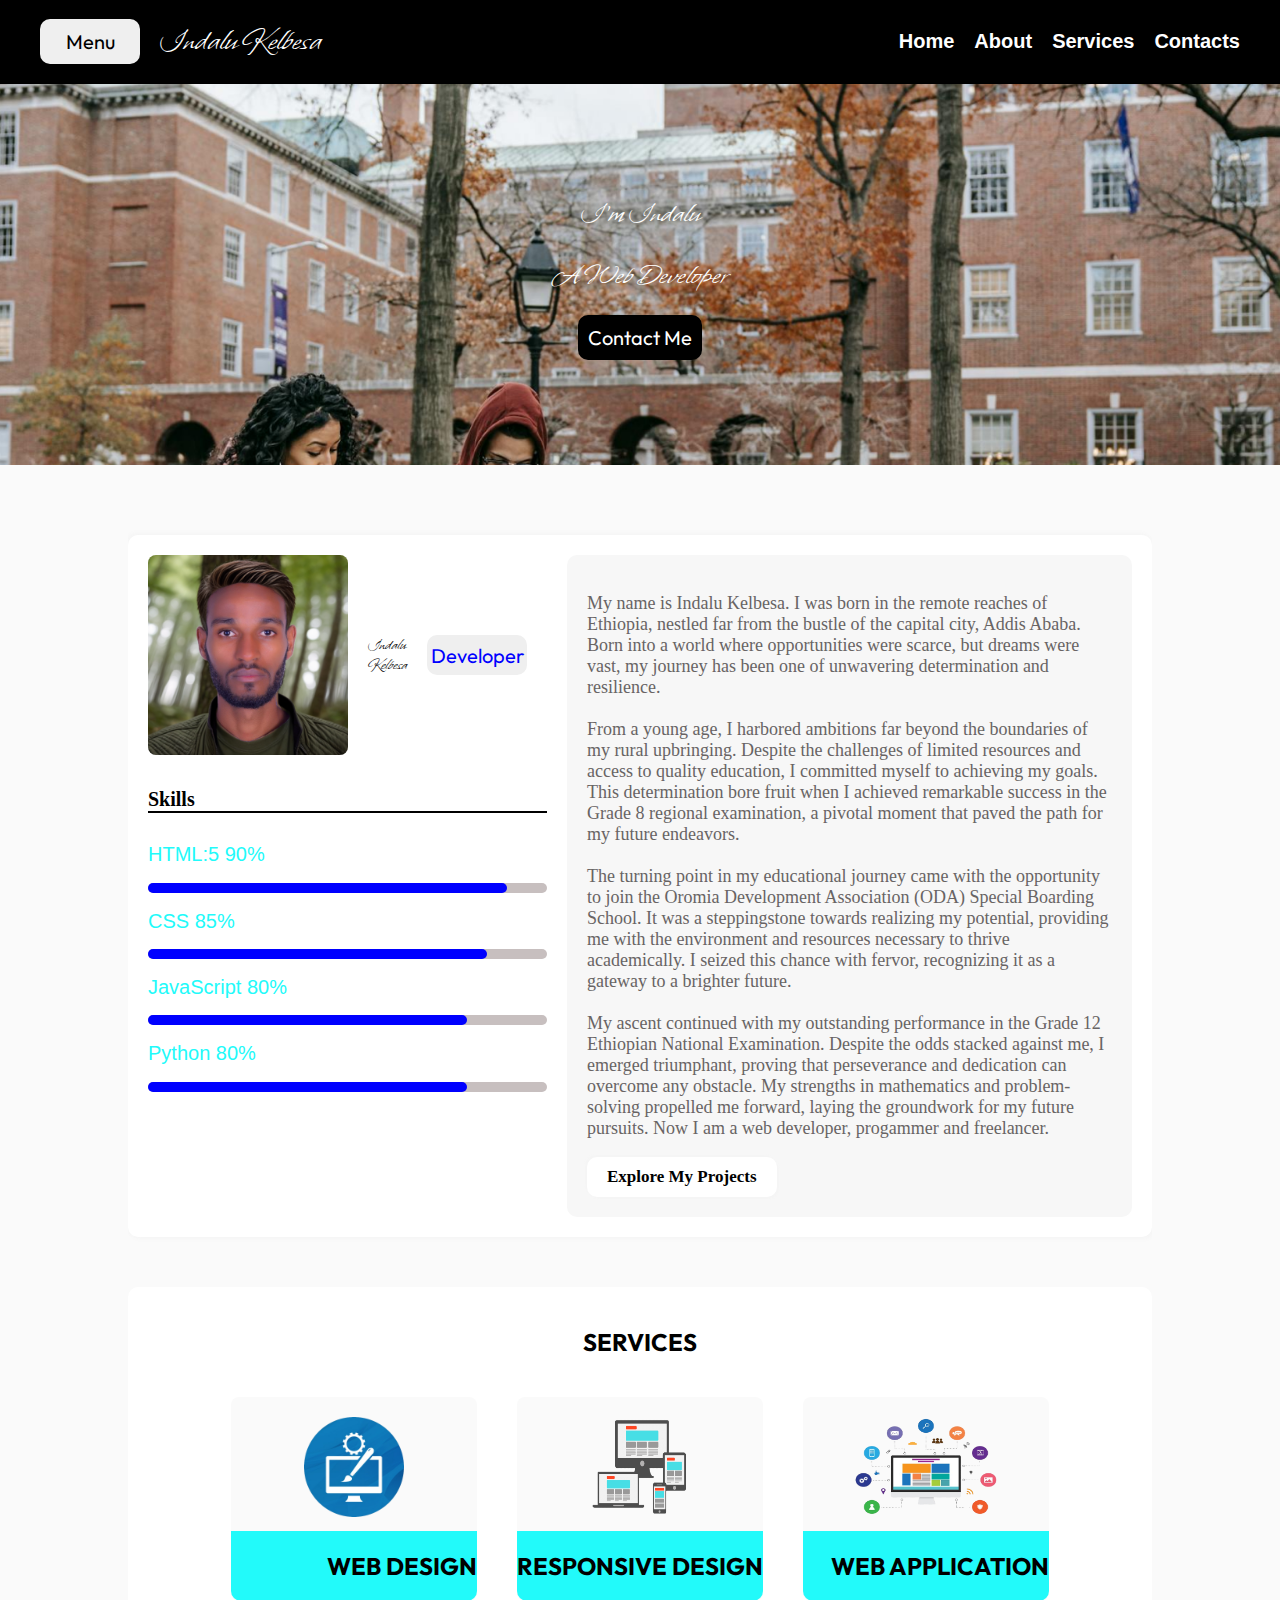
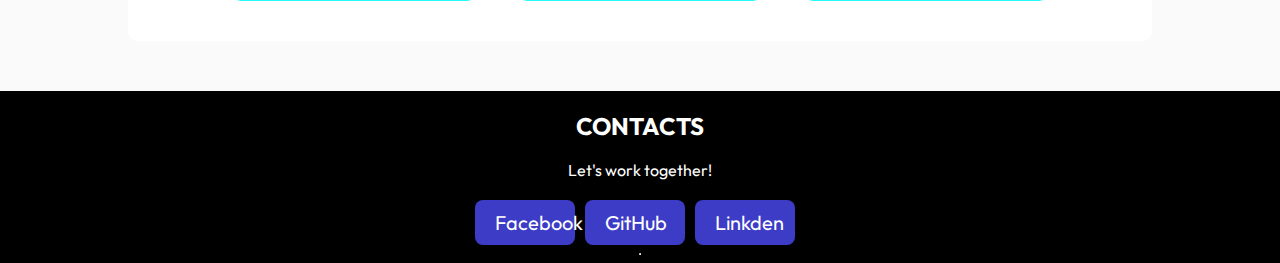
==== index.html @ 37ea0e48 "Font family updated" ====
<!DOCTYPE html>
<html lang="en">
  <head>
    <meta charset="UTF-8" />
    <meta name="viewport" content="width=device-width, initial-scale=1.0" />
    <title>Indalu Portifolio</title>
    <link
      rel="stylesheet"
      href="https://cdnjs.cloudflare.com/ajax/libs/font-awesome/4.7.0/css/font-awesome.min.css"
    />
    <link rel="shortcut icon" href="web-removed.png" type="image/x-icon" />
    <link rel="preconnect" href="https://fonts.googleapis.com" />
    <link rel="preconnect" href="https://fonts.gstatic.com" crossorigin />
    <link
      href="https://fonts.googleapis.com/css2?family=Courgette&display=swap"
      rel="stylesheet"
    />
    <link rel="preconnect" href="https://fonts.googleapis.com" />
    <link rel="preconnect" href="https://fonts.gstatic.com" crossorigin />
    <link
      href="https://fonts.googleapis.com/css2?family=Whisper&display=swap"
      rel="stylesheet"
    />
    <link rel="preconnect" href="https://fonts.googleapis.com" />
    <link rel="preconnect" href="https://fonts.gstatic.com" crossorigin />
    <link
      href="https://fonts.googleapis.com/css2?family=Outfit:wght@100..900&display=swap"
      rel="stylesheet"
    />
    <style>
      * {
        box-sizing: border-box;
        font-family: "Outfit", sans-serif;
      }
      body {
        background-color: #fafafa;
        margin: 0;
        padding: 0;
        overscroll-behavior: none;
      }
      .whisper-regular {
        font-family: "Whisper", cursive;
        font-weight: 400;
        font-style: normal;
      }

      .container {
        background-color: white;
        width: 40%;
        margin: 30px auto;
        padding: 20px;
        border-radius: 10px;
        box-shadow: 2px 2px 4px hsl(0, 0%, 96%), -2px -2px 4px #f5f5f5;
      }
      .about img {
        border-radius: 8px;
      }
      .about {
        display: flex;
        align-items: center;
        margin-bottom: 20px;
      }
      #btn {
        height: 40px;
        width: 100px;
        text-align: center;
        padding: 20px;
        margin-left: 20px;
        margin-right: 20px;
        color: blue;
        border-radius: 10px;
        cursor: pointer;
        border: none;
        font-size: 20px;
        display: flex;
        justify-content: center;
        align-items: center;
      }
      #btn:hover {
        background-color: white;
        color: black;
      }
      #btn-2 {
        font-family: "Times New Roman", Times, serif;
        padding: 10px 20px 10px 20px;
        border: none;
        border-radius: 10px;
        color: black;
        font-weight: bold;
        font-size: 17px;
        cursor: pointer;
        background-color: white;
        box-shadow: 2px 2px 2px #f5f5f5, -2px -2px 2px #f5f5f5;
      }
      #btn-2:hover {
        box-shadow: 2px 2px 3px #f5f5f5, -2px -2px 3px #f5f5f5;
        color: rgb(24, 3, 3);
        background-color: red;
      }
      .container p {
        color: rgb(104, 100, 100);
        font-size: large;
        font-family: Georgia, "Times New Roman", Times, serif;
      }

      span {
        display: block;
        font-size: 16px;
        color: black;
        font-family: Arial, Helvetica, sans-serif;
        margin-left: 20px;
        cursor: pointer;
      }
      .all-container {
        display: flex;
        width: 80%;
        margin: 40px auto;
        flex-wrap: wrap;
        overflow-x: hidden;
      }
      @media (max-width: 678px) {
        .all-container {
          width: 100%;
          display: flex;
          flex-direction: row;
          margin-top: 40px;
        }
        .about {
          display: flex;
          align-items: center;
        }
        .container {
          width: 100%;
          padding: 10px;
          margin-top: 40px;
          display: flex;
          flex-direction: column;
        }
        .skill-section {
          margin-bottom: 20px;
        }
        .main-services {
          flex-direction: column;
          justify-content: center;
        }
        #design {
          width: 100%;
        }
        .links {
          display: flex;
          flex-direction: column;
          align-self: flex-start;
          display: none;
        }
        nav {
          display: flex;
          flex-direction: column;
        }
        .hero {
          margin-top: 500px;
        }
        .about {
          display: flex;
          flex-direction: column;
        }
        #menu {
          margin-left: 0px;
          display: block;
        }
        .menu-bar {
          justify-content: flex-start;
          align-items: center;
        }
      }
      nav {
        background-color: black;
        width: 100%;
        color: white;
        display: flex;
        position: fixed;
        top: 0;
        list-style: none;
        justify-content: space-between;
        align-items: center;
        padding: 0px 20px 0px 20px;
      }
      .links {
        display: flex;
        padding: 0px 10px 0px 10px;
      }
      .links li {
        padding: 10px;
      }
      .links li a {
        font-size: 20px;
        color: white;
        font-weight: bold;
        font-family: Arial, Helvetica, sans-serif;
        text-decoration: none;
        cursor: pointer;
        transition: all 0.5s;
      }
      .links li a:hover {
        border-bottom: 2px solid white;
        padding: 8px;
        border-radius: 6px;
        background-color: red;
      }
      .hero {
        width: 100%;
        min-height: 400px;
        background-image: url("./hero.png");
        filter: blur(opx);
        background-repeat: no-repeat;
        background-size: cover;
        background-position: center;
        background-origin: border-box;
        backface-visibility: visible;
        background-attachment: fixed;
        z-index: 9;
        margin-top: 65px;
        display: flex;
        flex-direction: column;
        justify-content: center;
        align-items: center;
      }
      .hero h2,
      small {
        font-size: 30px;
        color: white;
      }
      #contact-btn {
        font-size: 20px;
        padding: 10px;
        background-color: black;
        border: none;
        border-radius: 10px;
        color: white;
        cursor: pointer;
      }
      .contact-button {
        margin-top: 20px;
      }
      .container {
        width: 100%;
        display: flex;
      }
      .about-content {
        background-color: #f7f7f7;
        margin-left: 20px;
        padding: 20px;
        border-radius: 10px;
      }
      .skill {
        display: flex;
        flex-direction: column;
      }
      .html-skill {
        width: 100%;
        height: 10px;
        background-color: #c7bfbf;
        border-radius: 20px;
        padding: 0;
      }
      .skill-percentage {
        width: 90%;
        height: 100%;
        margin-left: 0;
        border-radius: 20px;
        animation-name: html;
        animation-duration: 1s;
        background-color: blue;
      }
      .css-percentage {
        width: 85%;
        height: 100%;
        margin-left: 0;
        border-radius: 20px;
        animation-name: css;
        animation-duration: 1s;
        background-color: blue;
      }
      .java-percentage {
        width: 80%;
        height: 100%;
        margin-left: 0;
        border-radius: 20px;
        animation-name: java;
        animation-duration: 1s;
        background-color: blue;
      }
      .python-percentage {
        width: 80%;
        height: 100%;
        margin-left: 0;
        border-radius: 20px;
        animation-name: python;
        animation-duration: 1s;
        background-color: blue;
      }
      @keyframes html {
        0% {
          width: 0%;
        }
        100% {
          width: 90%;
        }
      }
      @keyframes css {
        0% {
          width: 0%;
        }
        100% {
          width: 85%;
        }
      }
      @keyframes java {
        0% {
          width: 0%;
        }
        100% {
          width: 80%;
        }
      }
      @keyframes python {
        0% {
          width: 0%;
        }
        100% {
          width: 80%;
        }
      }
      .skill h2 {
        font-size: 20px;
        font-family: Arial, Helvetica, sans-serif;
        color: #22fafa;
      }
      .skill h1 {
        font-size: 20px;
        font-family: Cambria, Cochin, Georgia, Times, "Times New Roman", serif;
        border-bottom: 2px solid black;
      }
      .services {
        display: flex;
        flex-direction: column;
        width: 100%;
        margin: 20px auto 10px auto;
        background-color: white;
        padding: 20px;
        border-radius: 10px;
        align-items: center;
      }
      .main-services {
        display: flex;
        justify-content: center;
        align-items: center;
        width: 100%;
      }
      .design {
        display: flex;
        flex-direction: column;
        justify-content: center;
        align-items: center;
        width: 25%;
        background-color: #fafafa;
        margin: 20px;
        border-radius: 8px;
        padding: 20px 0px 0px 0px;
        transition: all 0.6s;
      }
      .design h2 {
        justify-self: flex-end;
      }
      .app {
        background-color: #22fafa;
        width: 100%;
        margin: 10px 0px 0px 0px;
        border-bottom-left-radius: 10px;
        border-bottom-right-radius: 10px;
        text-align: center;
      }
      .design img {
        align-self: center;
        justify-self: center;
      }
      .courgette-regular {
        font-family: "Courgette", cursive;
        font-weight: 400;
        font-style: normal;
      }
      .menu-bar {
        display: flex;
        justify-content: center;
        align-items: center;
      }
      #menu {
        padding: 10px;
        margin: auto 20px auto 20px;
        width: 100px;
        border: none;
        border-radius: 10px;
        font-size: 20px;
        cursor: pointer;
        transition: all 1s;
      }
      .show {
        display: none;
      }
      #menu:hover {
        background-color: rgb(173, 12, 12);
      }
      .about img {
        transition: all 0.8s;
      }
      .about img:hover {
        transform: scale(1.2);
      }
      .design:hover {
        transform: scale(1.05);
      }
      footer {
        display: flex;
        flex-direction: column;
        width: 100%;
        background-color: black;
        color: white;
        justify-content: center;
        align-items: center;
      }
      footer .contact-section {
        display: flex;
        list-style: none;
      }
      footer .contact-section li a {
        text-decoration: none;
        color: white;
        margin: 0px 10px 0px 0px;
        font-size: 20px;
        background-color: rgb(60, 60, 198);
        display: block;
        width: 100px;
        text-align: center;
        padding: 10px 20px 10px 20px;
        border: none;
        border-radius: 8px;
        transition: all 0.5s;
      }
      .contact-section a:hover {
        background-color: rgb(132, 132, 227);
      }
    </style>
  </head>
  <body>
    <nav id="home">
      <div class="menu-bar">
        <div><button type="button" id="menu">Menu</button></div>
        <h1 class="whisper-regular">Indalu Kelbesa</h1>
      </div>

      <div class="links" id="link">
        <li class="menus"><a href="#home">Home</a></li>
        <li class="menus"><a href="#about-section">About</a></li>
        <li class="menus"><a href="#services">Services</a></li>
        <li class="menus"><a href="#contact">Contacts</a></li>
      </div>
    </nav>
    <div class="hero">
      <h2 class="whisper-regular">I'm Indalu</h2>
      <small class="whisper-regular">A Web Developer</small>
      <div class="contact-button">
        <button id="contact-btn">Contact Me</button>
      </div>
    </div>
    <div class="all-container">
      <div class="container" id="about-section">
        <div class="skill-section">
          <div class="about">
            <img src="Indalu.png" alt="" width="200px" height="200px" />
            <div class="author">
              <span><a class="whisper-regular">Indalu</a></span>
              <span><a class="whisper-regular">Kelbesa</a></span>
            </div>
            <button id="btn">Developer</button>
          </div>
          <div class="skill">
            <h1>Skills</h1>
            <div class="html">
              <h2 class="courgette-regular">HTML:5 90%</h2>
              <div class="html-skill">
                <span class="skill-percentage"></span>
              </div>
            </div>
            <div class="css">
              <h2 class="courgette-regular">CSS 85%</h2>
              <div class="html-skill">
                <span class="css-percentage"></span>
              </div>
            </div>
            <div class="java">
              <h2 class="courgette-regular">JavaScript 80%</h2>
              <div class="html-skill">
                <span class="java-percentage"></span>
              </div>
            </div>
            <div class="python">
              <h2 class="courgette-regular">Python 80%</h2>
              <div class="html-skill">
                <span class="python-percentage"></span>
              </div>
            </div>
          </div>
        </div>

        <div class="about-content">
          <p>
            My name is Indalu Kelbesa. I was born in the remote reaches of
            Ethiopia, nestled far from the bustle of the capital city, Addis
            Ababa. Born into a world where opportunities were scarce, but dreams
            were vast, my journey has been one of unwavering determination and
            resilience.<br /><br />From a young age, I harbored ambitions far
            beyond the boundaries of my rural upbringing. Despite the challenges
            of limited resources and access to quality education, I committed
            myself to achieving my goals. This determination bore fruit when I
            achieved remarkable success in the Grade 8 regional examination, a
            pivotal moment that paved the path for my future endeavors.<br /><br />
            The turning point in my educational journey came with the
            opportunity to join the Oromia Development Association (ODA) Special
            Boarding School. It was a steppingstone towards realizing my
            potential, providing me with the environment and resources necessary
            to thrive academically. I seized this chance with fervor,
            recognizing it as a gateway to a brighter future.<br /><br />
            My ascent continued with my outstanding performance in the Grade 12
            Ethiopian National Examination. Despite the odds stacked against me,
            I emerged triumphant, proving that perseverance and dedication can
            overcome any obstacle. My strengths in mathematics and
            problem-solving propelled me forward, laying the groundwork for my
            future pursuits. Now I am a web developer, progammer and freelancer.
          </p>
          <button id="btn-2">Explore My Projects</button>
        </div>
      </div>
      <div class="services" id="services">
        <h2>SERVICES</h2>
        <div class="main-services">
          <div class="design" id="design">
            <div>
              <img src="web-removed.png" alt="" width="100px" height="100px" />
            </div>
            <div class="app">
              <h2>WEB DESIGN</h2>
            </div>

            <!--web-design services goes here-->
          </div>
          <div class="design" id="design">
            <div>
              <img
                src="responsive design.webp"
                alt=""
                width="100px"
                height="100px"
              />
            </div>
            <div class="app">
              <h2>RESPONSIVE DESIGN</h2>
            </div>

            <!--responsive-design services goes here-->
          </div>
          <div class="design" id="design">
            <div>
              <img
                src="web-app-removed.png"
                alt=""
                width="200px"
                height="100px"
              />
            </div>
            <div class="app">
              <h2>WEB APPLICATION</h2>
            </div>

            <!--web-application services goes here-->
          </div>
        </div>
      </div>
    </div>
    <footer id="contact">
      <h2>CONTACTS</h2>
      <small style="font-size: 16px; margin-bottom: 20px"
        >Let's work together!</small
      >
      <div class="contact-section">
        <li>
          <a href="https://www.facebook.com/profile.php?id=100090785490569"
            >Facebook</a
          >
        </li>
        <li><a href="https://github.com/Indalu616">GitHub</a></li>
        <li>
          <a href="https://www.linkedin.com/in/indalu-kelbesa-106956293/"
            >Linkden</a
          >
        </li>
      </div>
      <hr />
      <div class="copy"></div>
    </footer>
    <script src="react.js"></script>
  </body>
</html>
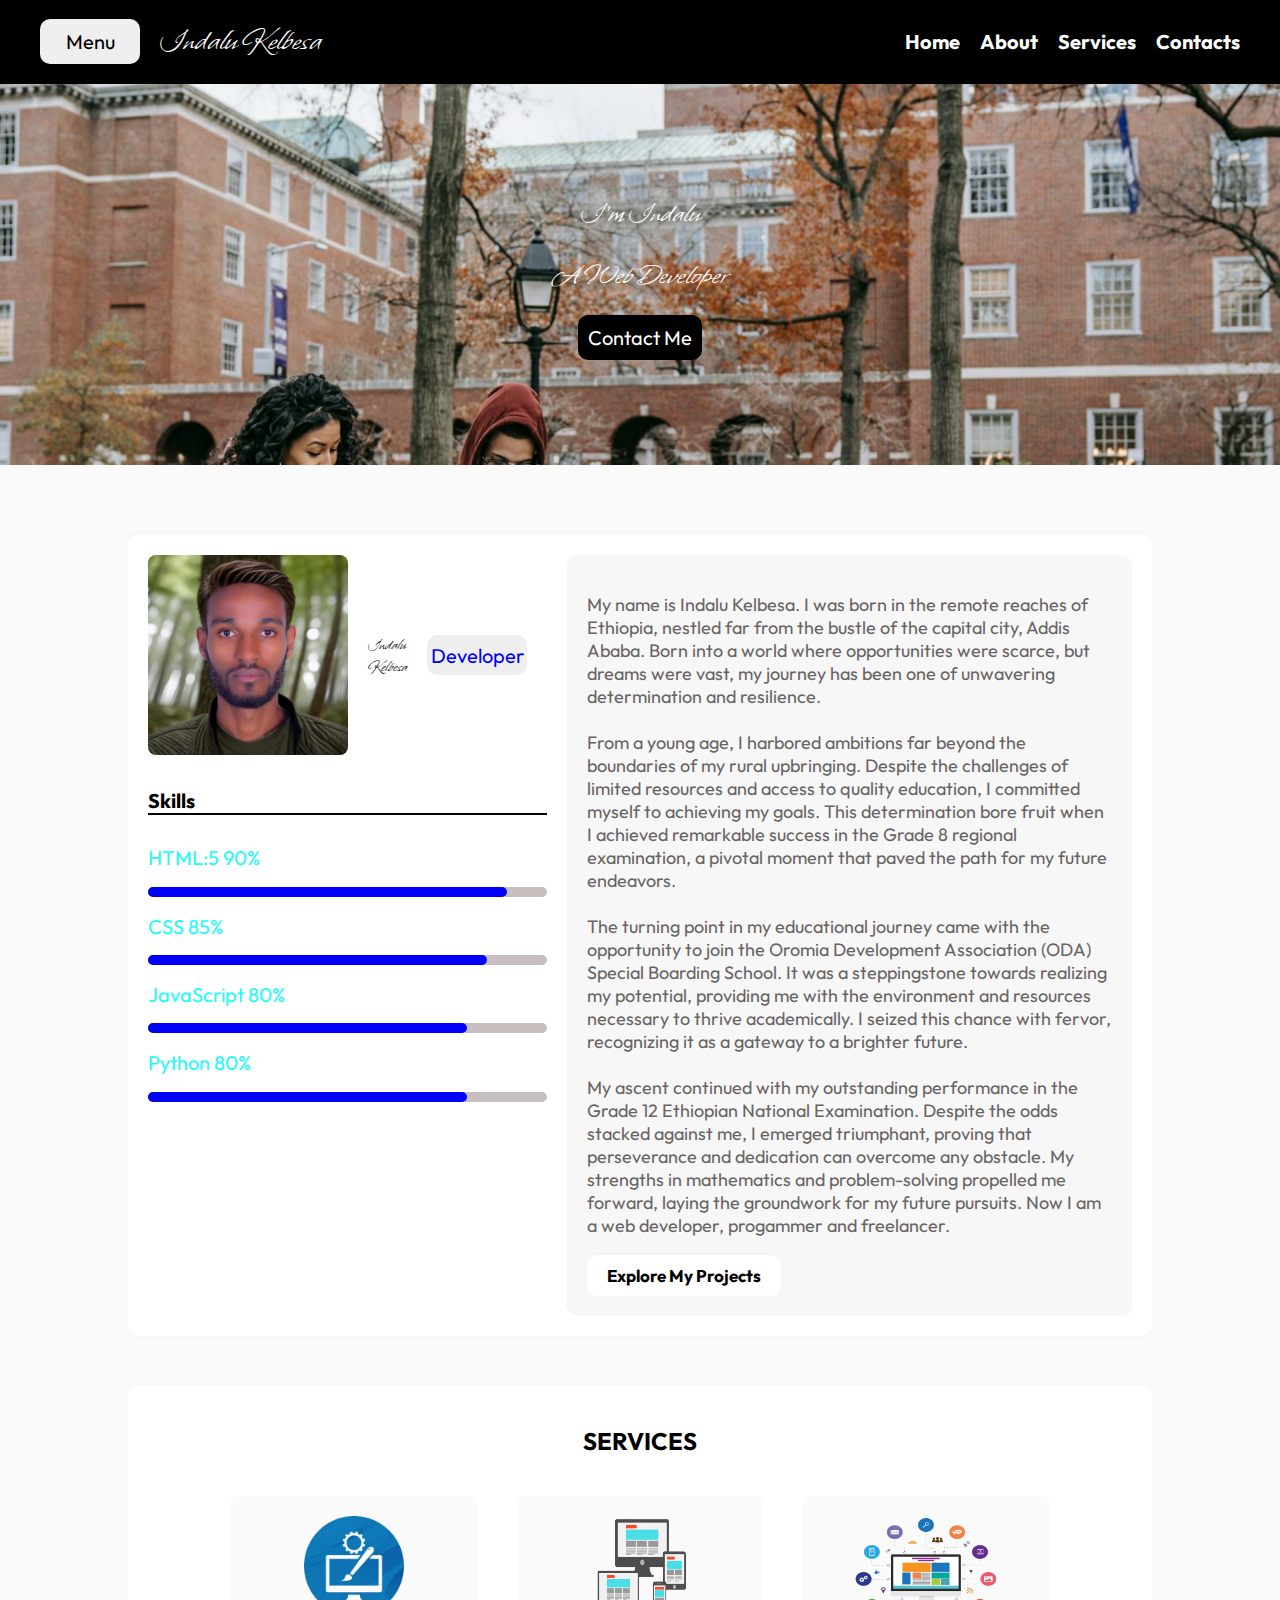
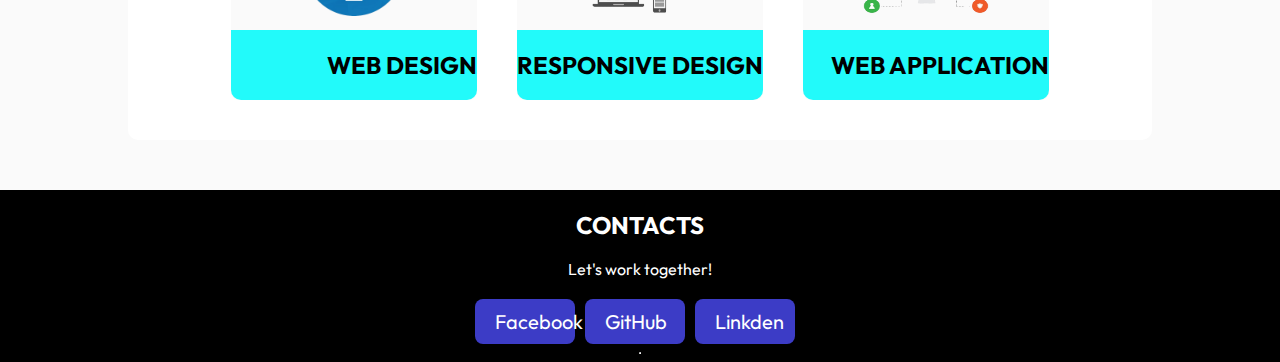
==== commit 2d495112: "font-family updated" ====
--- a/index.html
+++ b/index.html
@@ -81,7 +81,7 @@
         color: black;
       }
       #btn-2 {
-        font-family: "Times New Roman", Times, serif;
+       /*  font-family: "Times New Roman", Times, serif; */
         padding: 10px 20px 10px 20px;
         border: none;
         border-radius: 10px;
@@ -100,14 +100,14 @@
       .container p {
         color: rgb(104, 100, 100);
         font-size: large;
-        font-family: Georgia, "Times New Roman", Times, serif;
+       /*  font-family: Georgia, "Times New Roman", Times, serif; */
       }
 
       span {
         display: block;
         font-size: 16px;
         color: black;
-        font-family: Arial, Helvetica, sans-serif;
+        /* font-family: Arial, Helvetica, sans-serif; */
         margin-left: 20px;
         cursor: pointer;
       }
@@ -195,7 +195,7 @@
         font-size: 20px;
         color: white;
         font-weight: bold;
-        font-family: Arial, Helvetica, sans-serif;
+       /*  font-family: Arial, Helvetica, sans-serif; */
         text-decoration: none;
         cursor: pointer;
         transition: all 0.5s;
@@ -332,12 +332,12 @@
       }
       .skill h2 {
         font-size: 20px;
-        font-family: Arial, Helvetica, sans-serif;
+       /*  font-family: Arial, Helvetica, sans-serif; */
         color: #22fafa;
       }
       .skill h1 {
         font-size: 20px;
-        font-family: Cambria, Cochin, Georgia, Times, "Times New Roman", serif;
+        /* font-family: Cambria, Cochin, Georgia, Times, "Times New Roman", serif; */
         border-bottom: 2px solid black;
       }
       .services {
@@ -384,7 +384,7 @@
         justify-self: center;
       }
       .courgette-regular {
-        font-family: "Courgette", cursive;
+        /* font-family: "Courgette", cursive; */
         font-weight: 400;
         font-style: normal;
       }
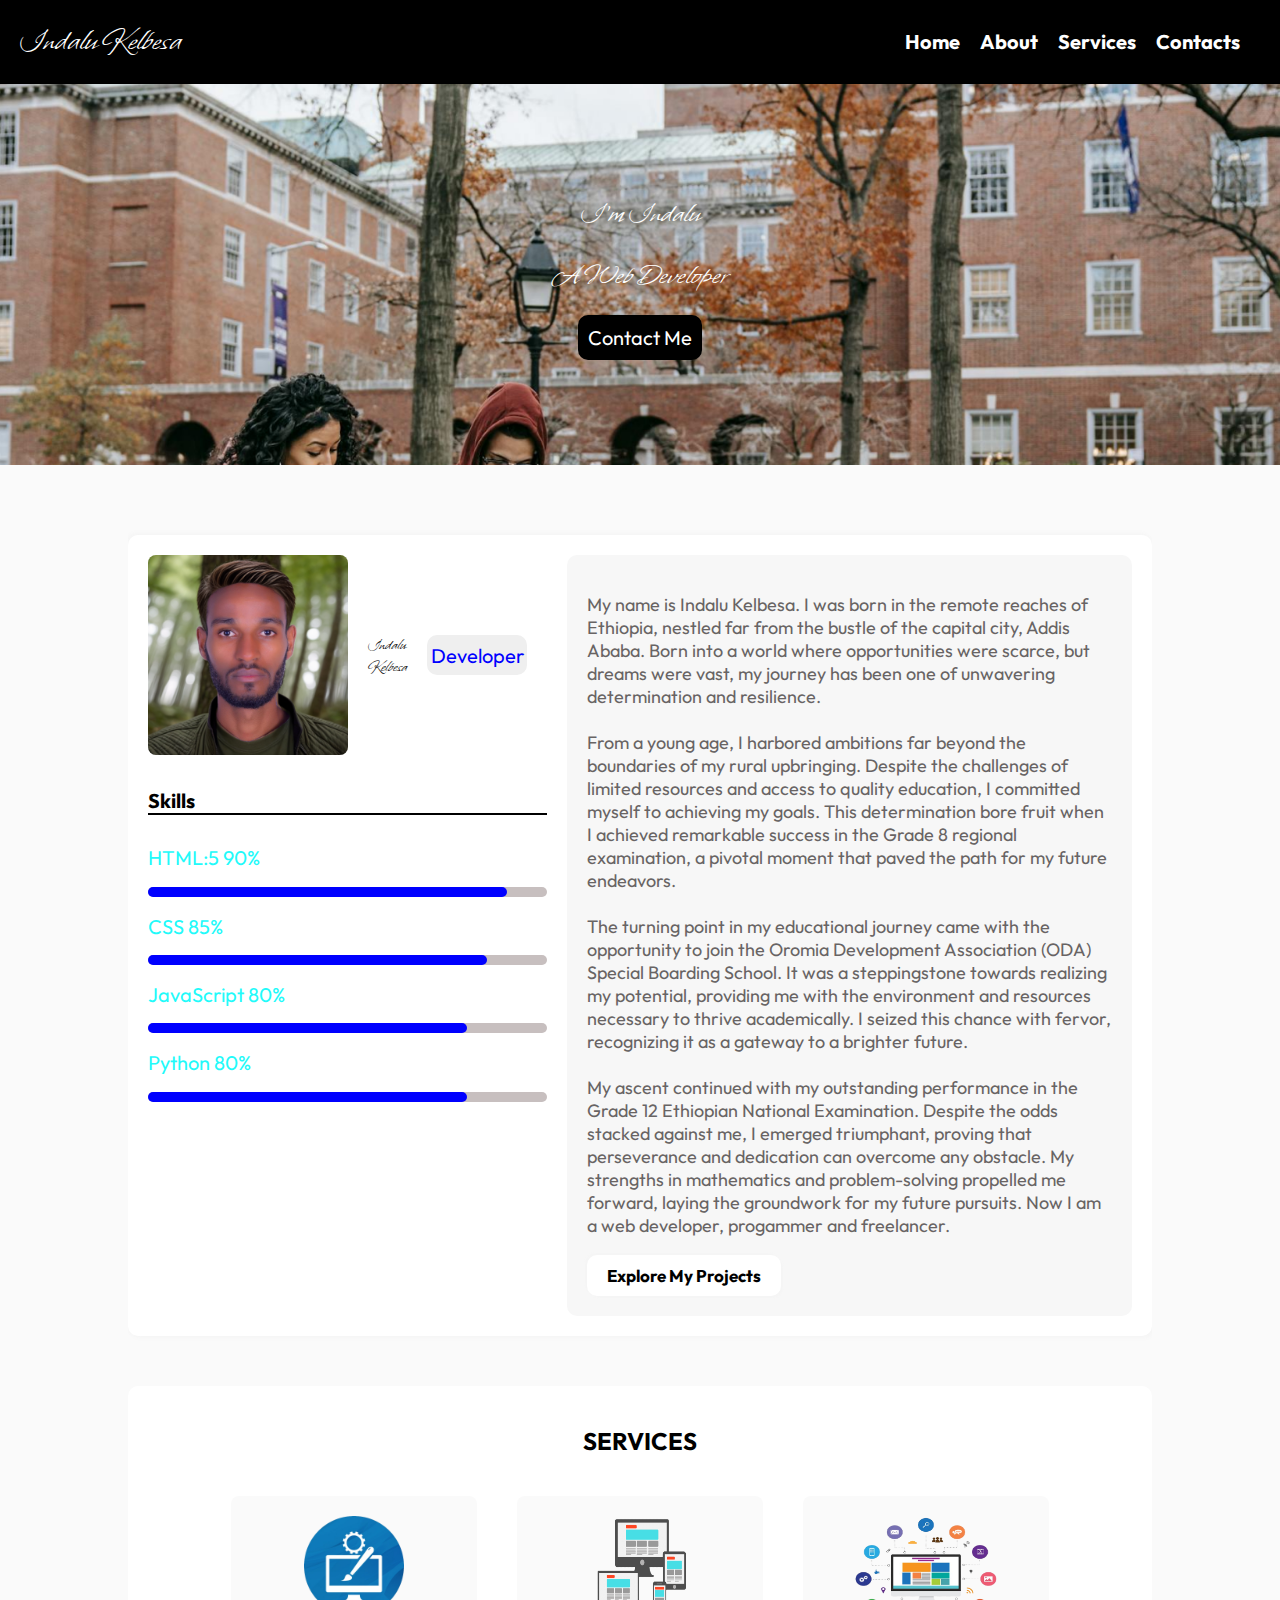
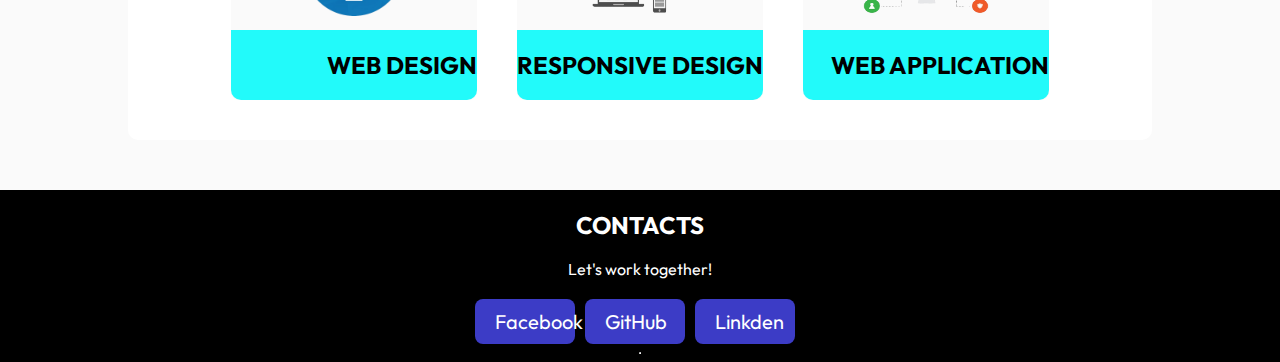
==== commit 9fefa910: "responsiveness for mobile added" ====
--- a/index.html
+++ b/index.html
@@ -4,6 +4,13 @@
     <meta charset="UTF-8" />
     <meta name="viewport" content="width=device-width, initial-scale=1.0" />
     <title>Indalu Portifolio</title>
+    <link
+      rel="stylesheet"
+      href="https://cdnjs.cloudflare.com/ajax/libs/font-awesome/6.5.2/css/all.min.css"
+      integrity="sha512-SnH5WK+bZxgPHs44uWIX+LLJAJ9/2PkPKZ5QiAj6Ta86w+fsb2TkcmfRyVX3pBnMFcV7oQPJkl9QevSCWr3W6A=="
+      crossorigin="anonymous"
+      referrerpolicy="no-referrer"
+    />
     <link
       rel="stylesheet"
       href="https://cdnjs.cloudflare.com/ajax/libs/font-awesome/4.7.0/css/font-awesome.min.css"
@@ -27,437 +34,17 @@
       href="https://fonts.googleapis.com/css2?family=Outfit:wght@100..900&display=swap"
       rel="stylesheet"
     />
-    <style>
-      * {
-        box-sizing: border-box;
-        font-family: "Outfit", sans-serif;
-      }
-      body {
-        background-color: #fafafa;
-        margin: 0;
-        padding: 0;
-        overscroll-behavior: none;
-      }
-      .whisper-regular {
-        font-family: "Whisper", cursive;
-        font-weight: 400;
-        font-style: normal;
-      }
-
-      .container {
-        background-color: white;
-        width: 40%;
-        margin: 30px auto;
-        padding: 20px;
-        border-radius: 10px;
-        box-shadow: 2px 2px 4px hsl(0, 0%, 96%), -2px -2px 4px #f5f5f5;
-      }
-      .about img {
-        border-radius: 8px;
-      }
-      .about {
-        display: flex;
-        align-items: center;
-        margin-bottom: 20px;
-      }
-      #btn {
-        height: 40px;
-        width: 100px;
-        text-align: center;
-        padding: 20px;
-        margin-left: 20px;
-        margin-right: 20px;
-        color: blue;
-        border-radius: 10px;
-        cursor: pointer;
-        border: none;
-        font-size: 20px;
-        display: flex;
-        justify-content: center;
-        align-items: center;
-      }
-      #btn:hover {
-        background-color: white;
-        color: black;
-      }
-      #btn-2 {
-       /*  font-family: "Times New Roman", Times, serif; */
-        padding: 10px 20px 10px 20px;
-        border: none;
-        border-radius: 10px;
-        color: black;
-        font-weight: bold;
-        font-size: 17px;
-        cursor: pointer;
-        background-color: white;
-        box-shadow: 2px 2px 2px #f5f5f5, -2px -2px 2px #f5f5f5;
-      }
-      #btn-2:hover {
-        box-shadow: 2px 2px 3px #f5f5f5, -2px -2px 3px #f5f5f5;
-        color: rgb(24, 3, 3);
-        background-color: red;
-      }
-      .container p {
-        color: rgb(104, 100, 100);
-        font-size: large;
-       /*  font-family: Georgia, "Times New Roman", Times, serif; */
-      }
-
-      span {
-        display: block;
-        font-size: 16px;
-        color: black;
-        /* font-family: Arial, Helvetica, sans-serif; */
-        margin-left: 20px;
-        cursor: pointer;
-      }
-      .all-container {
-        display: flex;
-        width: 80%;
-        margin: 40px auto;
-        flex-wrap: wrap;
-        overflow-x: hidden;
-      }
-      @media (max-width: 678px) {
-        .all-container {
-          width: 100%;
-          display: flex;
-          flex-direction: row;
-          margin-top: 40px;
-        }
-        .about {
-          display: flex;
-          align-items: center;
-        }
-        .container {
-          width: 100%;
-          padding: 10px;
-          margin-top: 40px;
-          display: flex;
-          flex-direction: column;
-        }
-        .skill-section {
-          margin-bottom: 20px;
-        }
-        .main-services {
-          flex-direction: column;
-          justify-content: center;
-        }
-        #design {
-          width: 100%;
-        }
-        .links {
-          display: flex;
-          flex-direction: column;
-          align-self: flex-start;
-          display: none;
-        }
-        nav {
-          display: flex;
-          flex-direction: column;
-        }
-        .hero {
-          margin-top: 500px;
-        }
-        .about {
-          display: flex;
-          flex-direction: column;
-        }
-        #menu {
-          margin-left: 0px;
-          display: block;
-        }
-        .menu-bar {
-          justify-content: flex-start;
-          align-items: center;
-        }
-      }
-      nav {
-        background-color: black;
-        width: 100%;
-        color: white;
-        display: flex;
-        position: fixed;
-        top: 0;
-        list-style: none;
-        justify-content: space-between;
-        align-items: center;
-        padding: 0px 20px 0px 20px;
-      }
-      .links {
-        display: flex;
-        padding: 0px 10px 0px 10px;
-      }
-      .links li {
-        padding: 10px;
-      }
-      .links li a {
-        font-size: 20px;
-        color: white;
-        font-weight: bold;
-       /*  font-family: Arial, Helvetica, sans-serif; */
-        text-decoration: none;
-        cursor: pointer;
-        transition: all 0.5s;
-      }
-      .links li a:hover {
-        border-bottom: 2px solid white;
-        padding: 8px;
-        border-radius: 6px;
-        background-color: red;
-      }
-      .hero {
-        width: 100%;
-        min-height: 400px;
-        background-image: url("./hero.png");
-        filter: blur(opx);
-        background-repeat: no-repeat;
-        background-size: cover;
-        background-position: center;
-        background-origin: border-box;
-        backface-visibility: visible;
-        background-attachment: fixed;
-        z-index: 9;
-        margin-top: 65px;
-        display: flex;
-        flex-direction: column;
-        justify-content: center;
-        align-items: center;
-      }
-      .hero h2,
-      small {
-        font-size: 30px;
-        color: white;
-      }
-      #contact-btn {
-        font-size: 20px;
-        padding: 10px;
-        background-color: black;
-        border: none;
-        border-radius: 10px;
-        color: white;
-        cursor: pointer;
-      }
-      .contact-button {
-        margin-top: 20px;
-      }
-      .container {
-        width: 100%;
-        display: flex;
-      }
-      .about-content {
-        background-color: #f7f7f7;
-        margin-left: 20px;
-        padding: 20px;
-        border-radius: 10px;
-      }
-      .skill {
-        display: flex;
-        flex-direction: column;
-      }
-      .html-skill {
-        width: 100%;
-        height: 10px;
-        background-color: #c7bfbf;
-        border-radius: 20px;
-        padding: 0;
-      }
-      .skill-percentage {
-        width: 90%;
-        height: 100%;
-        margin-left: 0;
-        border-radius: 20px;
-        animation-name: html;
-        animation-duration: 1s;
-        background-color: blue;
-      }
-      .css-percentage {
-        width: 85%;
-        height: 100%;
-        margin-left: 0;
-        border-radius: 20px;
-        animation-name: css;
-        animation-duration: 1s;
-        background-color: blue;
-      }
-      .java-percentage {
-        width: 80%;
-        height: 100%;
-        margin-left: 0;
-        border-radius: 20px;
-        animation-name: java;
-        animation-duration: 1s;
-        background-color: blue;
-      }
-      .python-percentage {
-        width: 80%;
-        height: 100%;
-        margin-left: 0;
-        border-radius: 20px;
-        animation-name: python;
-        animation-duration: 1s;
-        background-color: blue;
-      }
-      @keyframes html {
-        0% {
-          width: 0%;
-        }
-        100% {
-          width: 90%;
-        }
-      }
-      @keyframes css {
-        0% {
-          width: 0%;
-        }
-        100% {
-          width: 85%;
-        }
-      }
-      @keyframes java {
-        0% {
-          width: 0%;
-        }
-        100% {
-          width: 80%;
-        }
-      }
-      @keyframes python {
-        0% {
-          width: 0%;
-        }
-        100% {
-          width: 80%;
-        }
-      }
-      .skill h2 {
-        font-size: 20px;
-       /*  font-family: Arial, Helvetica, sans-serif; */
-        color: #22fafa;
-      }
-      .skill h1 {
-        font-size: 20px;
-        /* font-family: Cambria, Cochin, Georgia, Times, "Times New Roman", serif; */
-        border-bottom: 2px solid black;
-      }
-      .services {
-        display: flex;
-        flex-direction: column;
-        width: 100%;
-        margin: 20px auto 10px auto;
-        background-color: white;
-        padding: 20px;
-        border-radius: 10px;
-        align-items: center;
-      }
-      .main-services {
-        display: flex;
-        justify-content: center;
-        align-items: center;
-        width: 100%;
-      }
-      .design {
-        display: flex;
-        flex-direction: column;
-        justify-content: center;
-        align-items: center;
-        width: 25%;
-        background-color: #fafafa;
-        margin: 20px;
-        border-radius: 8px;
-        padding: 20px 0px 0px 0px;
-        transition: all 0.6s;
-      }
-      .design h2 {
-        justify-self: flex-end;
-      }
-      .app {
-        background-color: #22fafa;
-        width: 100%;
-        margin: 10px 0px 0px 0px;
-        border-bottom-left-radius: 10px;
-        border-bottom-right-radius: 10px;
-        text-align: center;
-      }
-      .design img {
-        align-self: center;
-        justify-self: center;
-      }
-      .courgette-regular {
-        /* font-family: "Courgette", cursive; */
-        font-weight: 400;
-        font-style: normal;
-      }
-      .menu-bar {
-        display: flex;
-        justify-content: center;
-        align-items: center;
-      }
-      #menu {
-        padding: 10px;
-        margin: auto 20px auto 20px;
-        width: 100px;
-        border: none;
-        border-radius: 10px;
-        font-size: 20px;
-        cursor: pointer;
-        transition: all 1s;
-      }
-      .show {
-        display: none;
-      }
-      #menu:hover {
-        background-color: rgb(173, 12, 12);
-      }
-      .about img {
-        transition: all 0.8s;
-      }
-      .about img:hover {
-        transform: scale(1.2);
-      }
-      .design:hover {
-        transform: scale(1.05);
-      }
-      footer {
-        display: flex;
-        flex-direction: column;
-        width: 100%;
-        background-color: black;
-        color: white;
-        justify-content: center;
-        align-items: center;
-      }
-      footer .contact-section {
-        display: flex;
-        list-style: none;
-      }
-      footer .contact-section li a {
-        text-decoration: none;
-        color: white;
-        margin: 0px 10px 0px 0px;
-        font-size: 20px;
-        background-color: rgb(60, 60, 198);
-        display: block;
-        width: 100px;
-        text-align: center;
-        padding: 10px 20px 10px 20px;
-        border: none;
-        border-radius: 8px;
-        transition: all 0.5s;
-      }
-      .contact-section a:hover {
-        background-color: rgb(132, 132, 227);
-      }
-    </style>
+    <link rel="stylesheet" href="style.css" />
   </head>
   <body>
     <nav id="home">
       <div class="menu-bar">
-        <div><button type="button" id="menu">Menu</button></div>
+        <button id="open-btn"><i class="fa-solid fa-bars"></i></button>
         <h1 class="whisper-regular">Indalu Kelbesa</h1>
       </div>
 
-      <div class="links" id="link">
+      <div class="links hide-menu" id="link">
+        <button id="close-btn">X</button>
         <li class="menus"><a href="#home">Home</a></li>
         <li class="menus"><a href="#about-section">About</a></li>
         <li class="menus"><a href="#services">Services</a></li>
@@ -607,5 +194,6 @@
       <div class="copy"></div>
     </footer>
     <script src="react.js"></script>
+    <script src="script.js"></script>
   </body>
 </html>
--- a/style.css
+++ b/style.css
@@ -0,0 +1,477 @@
+* {
+  box-sizing: border-box;
+  font-family: "Outfit", sans-serif;
+}
+body {
+  background-color: #fafafa;
+  margin: 0;
+  padding: 0;
+  overscroll-behavior: none;
+}
+.whisper-regular {
+  font-family: "Whisper", cursive;
+  font-weight: 400;
+  font-style: normal;
+}
+
+.container {
+  background-color: white;
+  width: 40%;
+  margin: 30px auto;
+  padding: 20px;
+  border-radius: 10px;
+  box-shadow: 2px 2px 4px hsl(0, 0%, 96%), -2px -2px 4px #f5f5f5;
+}
+.about img {
+  border-radius: 8px;
+}
+.about {
+  display: flex;
+  align-items: center;
+  margin-bottom: 20px;
+}
+#btn {
+  height: 40px;
+  width: 100px;
+  text-align: center;
+  padding: 20px;
+  margin-left: 20px;
+  margin-right: 20px;
+  color: blue;
+  border-radius: 10px;
+  cursor: pointer;
+  border: none;
+  font-size: 20px;
+  display: flex;
+  justify-content: center;
+  align-items: center;
+}
+#btn:hover {
+  background-color: white;
+  color: black;
+}
+#btn-2 {
+  /*  font-family: "Times New Roman", Times, serif; */
+  padding: 10px 20px 10px 20px;
+  border: none;
+  border-radius: 10px;
+  color: black;
+  font-weight: bold;
+  font-size: 17px;
+  cursor: pointer;
+  background-color: white;
+  box-shadow: 2px 2px 2px #f5f5f5, -2px -2px 2px #f5f5f5;
+}
+#btn-2:hover {
+  box-shadow: 2px 2px 3px #f5f5f5, -2px -2px 3px #f5f5f5;
+  color: rgb(24, 3, 3);
+  background-color: red;
+}
+.container p {
+  color: rgb(104, 100, 100);
+  font-size: large;
+  /*  font-family: Georgia, "Times New Roman", Times, serif; */
+}
+
+span {
+  display: block;
+  font-size: 16px;
+  color: black;
+  /* font-family: Arial, Helvetica, sans-serif; */
+  margin-left: 20px;
+  cursor: pointer;
+}
+.all-container {
+  display: flex;
+  width: 80%;
+  margin: 40px auto;
+  flex-wrap: wrap;
+  overflow-x: hidden;
+}
+@media (max-width: 678px) {
+  .all-container {
+    width: 100%;
+    display: flex;
+    flex-direction: row;
+    margin-top: 40px;
+  }
+  .about {
+    display: flex;
+    align-items: center;
+  }
+  .container {
+    width: 100%;
+    padding: 10px;
+    margin-top: 40px;
+    display: flex;
+    flex-direction: column;
+  }
+  .skill-section {
+    margin-bottom: 20px;
+  }
+  .main-services {
+    flex-direction: column;
+    justify-content: center;
+  }
+  #design {
+    width: 100%;
+  }
+  .links {
+    display: flex;
+    flex-direction: column;
+    align-self: flex-start;
+    display: none;
+  }
+  nav {
+    position: relative;
+    display: flex;
+    flex-direction: column;
+  }
+  .hero {
+    margin-top: 500px;
+  }
+  .about {
+    display: flex;
+    flex-direction: column;
+  }
+  #menu {
+    margin-left: 0px;
+    display: block;
+  }
+  .menu-bar {
+    justify-content: flex-start;
+    align-items: center;
+  }
+}
+nav {
+  background-color: black;
+  width: 100%;
+  color: white;
+  display: flex;
+  position: fixed;
+  top: 0;
+  list-style: none;
+  justify-content: space-between;
+  align-items: center;
+  padding: 0px 20px 0px 20px;
+}
+.links {
+  display: flex;
+  padding: 0px 10px 0px 10px;
+}
+.links li {
+  padding: 10px;
+}
+.links li a {
+  font-size: 20px;
+  color: white;
+  font-weight: bold;
+  /*  font-family: Arial, Helvetica, sans-serif; */
+  text-decoration: none;
+  cursor: pointer;
+  transition: all 0.5s;
+}
+.links li a:hover {
+  border-bottom: 2px solid white;
+  padding: 8px;
+  border-radius: 6px;
+  background-color: red;
+}
+.hero {
+  width: 100%;
+  min-height: 400px;
+  background-image: url("./hero.png");
+  filter: blur(opx);
+  background-repeat: no-repeat;
+  background-size: cover;
+  background-position: center;
+  background-origin: border-box;
+  backface-visibility: visible;
+  background-attachment: fixed;
+  z-index: 9;
+  margin-top: 65px;
+  display: flex;
+  flex-direction: column;
+  justify-content: center;
+  align-items: center;
+}
+.hero h2,
+small {
+  font-size: 30px;
+  color: white;
+}
+#contact-btn {
+  font-size: 20px;
+  padding: 10px;
+  background-color: black;
+  border: none;
+  border-radius: 10px;
+  color: white;
+  cursor: pointer;
+}
+.contact-button {
+  margin-top: 20px;
+}
+.container {
+  width: 100%;
+  display: flex;
+}
+.about-content {
+  background-color: #f7f7f7;
+  margin-left: 20px;
+  padding: 20px;
+  border-radius: 10px;
+}
+.skill {
+  display: flex;
+  flex-direction: column;
+}
+.html-skill {
+  width: 100%;
+  height: 10px;
+  background-color: #c7bfbf;
+  border-radius: 20px;
+  padding: 0;
+}
+.skill-percentage {
+  width: 90%;
+  height: 100%;
+  margin-left: 0;
+  border-radius: 20px;
+  animation-name: html;
+  animation-duration: 1s;
+  background-color: blue;
+}
+.css-percentage {
+  width: 85%;
+  height: 100%;
+  margin-left: 0;
+  border-radius: 20px;
+  animation-name: css;
+  animation-duration: 1s;
+  background-color: blue;
+}
+.java-percentage {
+  width: 80%;
+  height: 100%;
+  margin-left: 0;
+  border-radius: 20px;
+  animation-name: java;
+  animation-duration: 1s;
+  background-color: blue;
+}
+.python-percentage {
+  width: 80%;
+  height: 100%;
+  margin-left: 0;
+  border-radius: 20px;
+  animation-name: python;
+  animation-duration: 1s;
+  background-color: blue;
+}
+@keyframes html {
+  0% {
+    width: 0%;
+  }
+  100% {
+    width: 90%;
+  }
+}
+@keyframes css {
+  0% {
+    width: 0%;
+  }
+  100% {
+    width: 85%;
+  }
+}
+@keyframes java {
+  0% {
+    width: 0%;
+  }
+  100% {
+    width: 80%;
+  }
+}
+@keyframes python {
+  0% {
+    width: 0%;
+  }
+  100% {
+    width: 80%;
+  }
+}
+.skill h2 {
+  font-size: 20px;
+  /*  font-family: Arial, Helvetica, sans-serif; */
+  color: #22fafa;
+}
+.skill h1 {
+  font-size: 20px;
+  /* font-family: Cambria, Cochin, Georgia, Times, "Times New Roman", serif; */
+  border-bottom: 2px solid black;
+}
+.services {
+  display: flex;
+  flex-direction: column;
+  width: 100%;
+  margin: 20px auto 10px auto;
+  background-color: white;
+  padding: 20px;
+  border-radius: 10px;
+  align-items: center;
+}
+.main-services {
+  display: flex;
+  justify-content: center;
+  align-items: center;
+  width: 100%;
+}
+.design {
+  display: flex;
+  flex-direction: column;
+  justify-content: center;
+  align-items: center;
+  width: 25%;
+  background-color: #fafafa;
+  margin: 20px;
+  border-radius: 8px;
+  padding: 20px 0px 0px 0px;
+  transition: all 0.6s;
+}
+.design h2 {
+  justify-self: flex-end;
+}
+.app {
+  background-color: #22fafa;
+  width: 100%;
+  margin: 10px 0px 0px 0px;
+  border-bottom-left-radius: 10px;
+  border-bottom-right-radius: 10px;
+  text-align: center;
+}
+.design img {
+  align-self: center;
+  justify-self: center;
+}
+.courgette-regular {
+  /* font-family: "Courgette", cursive; */
+  font-weight: 400;
+  font-style: normal;
+}
+.menu-bar {
+  display: flex;
+  justify-content: center;
+  align-items: center;
+}
+#menu {
+  padding: 10px;
+  margin: auto 20px auto 20px;
+  width: 100px;
+  border: none;
+  border-radius: 10px;
+  font-size: 20px;
+  cursor: pointer;
+  transition: all 1s;
+}
+.show {
+  display: none;
+}
+#menu:hover {
+  background-color: rgb(173, 12, 12);
+}
+.about img {
+  transition: all 0.8s;
+}
+.about img:hover {
+  transform: scale(1.2);
+}
+.design:hover {
+  transform: scale(1.05);
+}
+footer {
+  display: flex;
+  flex-direction: column;
+  width: 100%;
+  background-color: black;
+  color: white;
+  justify-content: center;
+  align-items: center;
+}
+footer .contact-section {
+  display: flex;
+  list-style: none;
+}
+footer .contact-section li a {
+  text-decoration: none;
+  color: white;
+  margin: 0px 10px 0px 0px;
+  font-size: 20px;
+  background-color: rgb(60, 60, 198);
+  display: block;
+  width: 100px;
+  text-align: center;
+  padding: 10px 20px 10px 20px;
+  border: none;
+  border-radius: 8px;
+  transition: all 0.5s;
+}
+.contact-section a:hover {
+  background-color: rgb(132, 132, 227);
+}
+
+@media (min-width: 648px) {
+  #open-btn,
+  #close-btn {
+    display: none;
+  }
+}
+@media (max-width: 678px) {
+  nav {
+    padding: 0%;
+    height: 50px;
+    padding: 0;
+    margin: 0;
+    position: relative;
+    background-color: #fafafa;
+    color: black;
+  }
+  .menu-bar {
+    cursor: pointer;
+    position: absolute;
+    top: 8px;
+    left: 20px;
+    border: none;
+    /*  background-color: white; */
+    font-size: 20px;
+  }
+  #open-btn {
+    cursor: pointer;
+    top: 10px;
+    left: 20px;
+    border: none;
+    background-color: white;
+    font-size: 30px;
+  }
+  .links {
+    transition: transform 0.75s;
+    position: relative;
+    background-color: black;
+    width: 100%;
+    margin: auto;
+    height: 100vh;
+  }
+  .hide-menu {
+    transform: translateY(-100%);
+  }
+  #close-btn {
+    position: absolute;
+    right: 0;
+    top: 0;
+    background-color: black;
+    color: red;
+    border: none;
+    cursor: pointer;
+    font-size: 20px;
+  }
+}
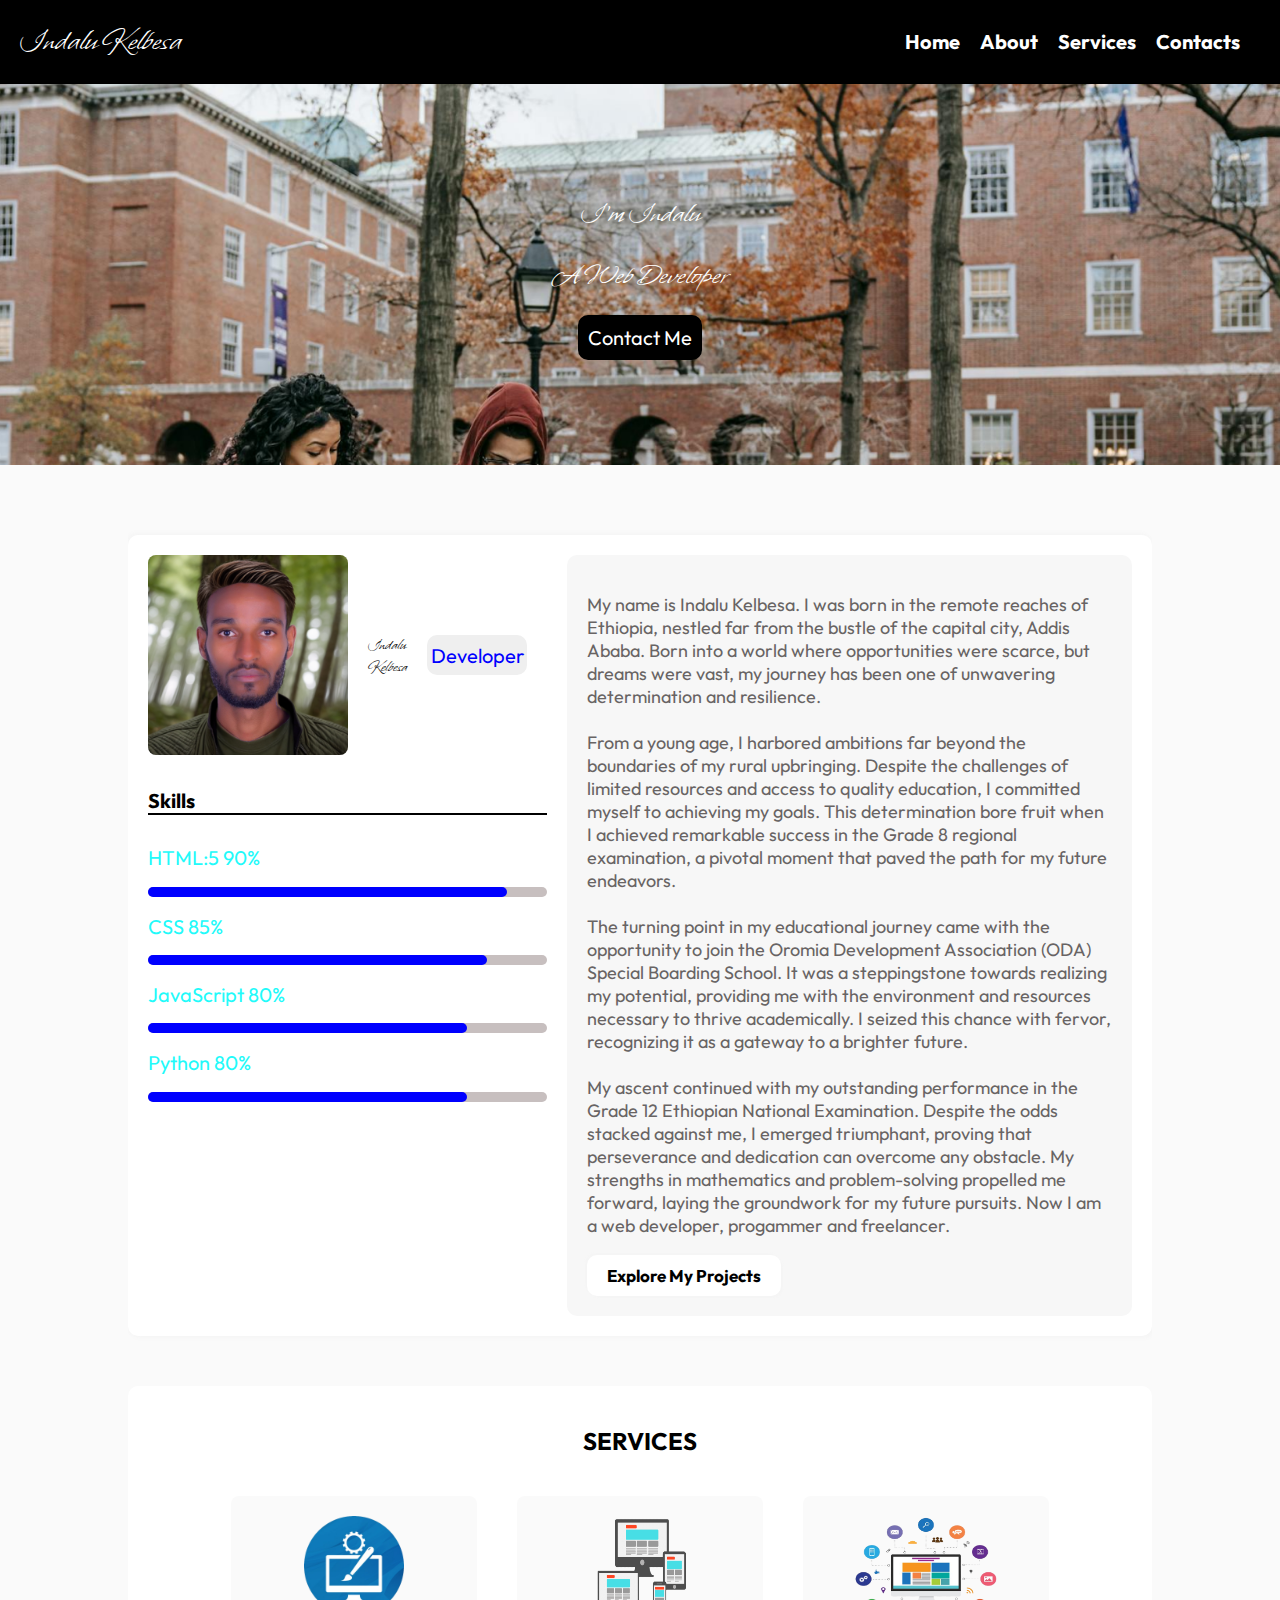
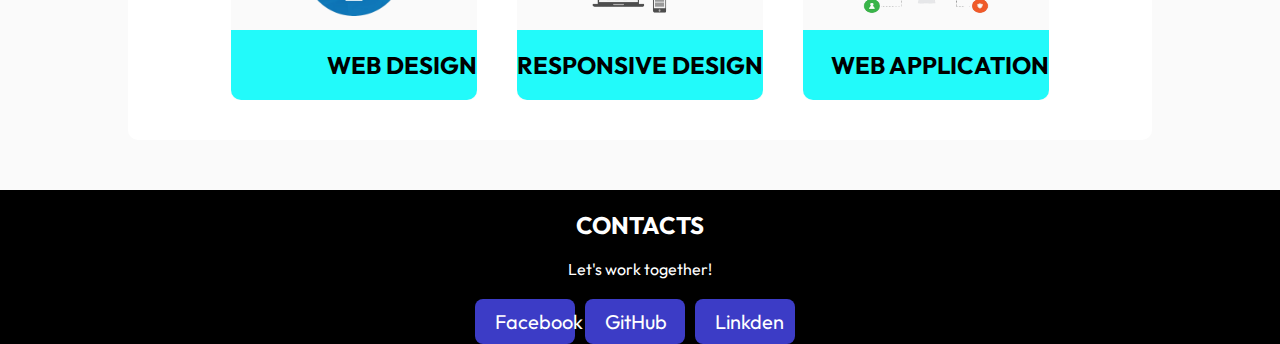
==== commit fa4fa3d8: "font-size updated for contact link" ====
--- a/index.html
+++ b/index.html
@@ -190,7 +190,6 @@
           >
         </li>
       </div>
-      <hr />
       <div class="copy"></div>
     </footer>
     <script src="react.js"></script>
--- a/style.css
+++ b/style.css
@@ -474,4 +474,10 @@
     cursor: pointer;
     font-size: 20px;
   }
-}
+  #contact li a{
+    font-size: 15px;
+  }
+  #contact li {
+    text-align: center;
+  }
+}
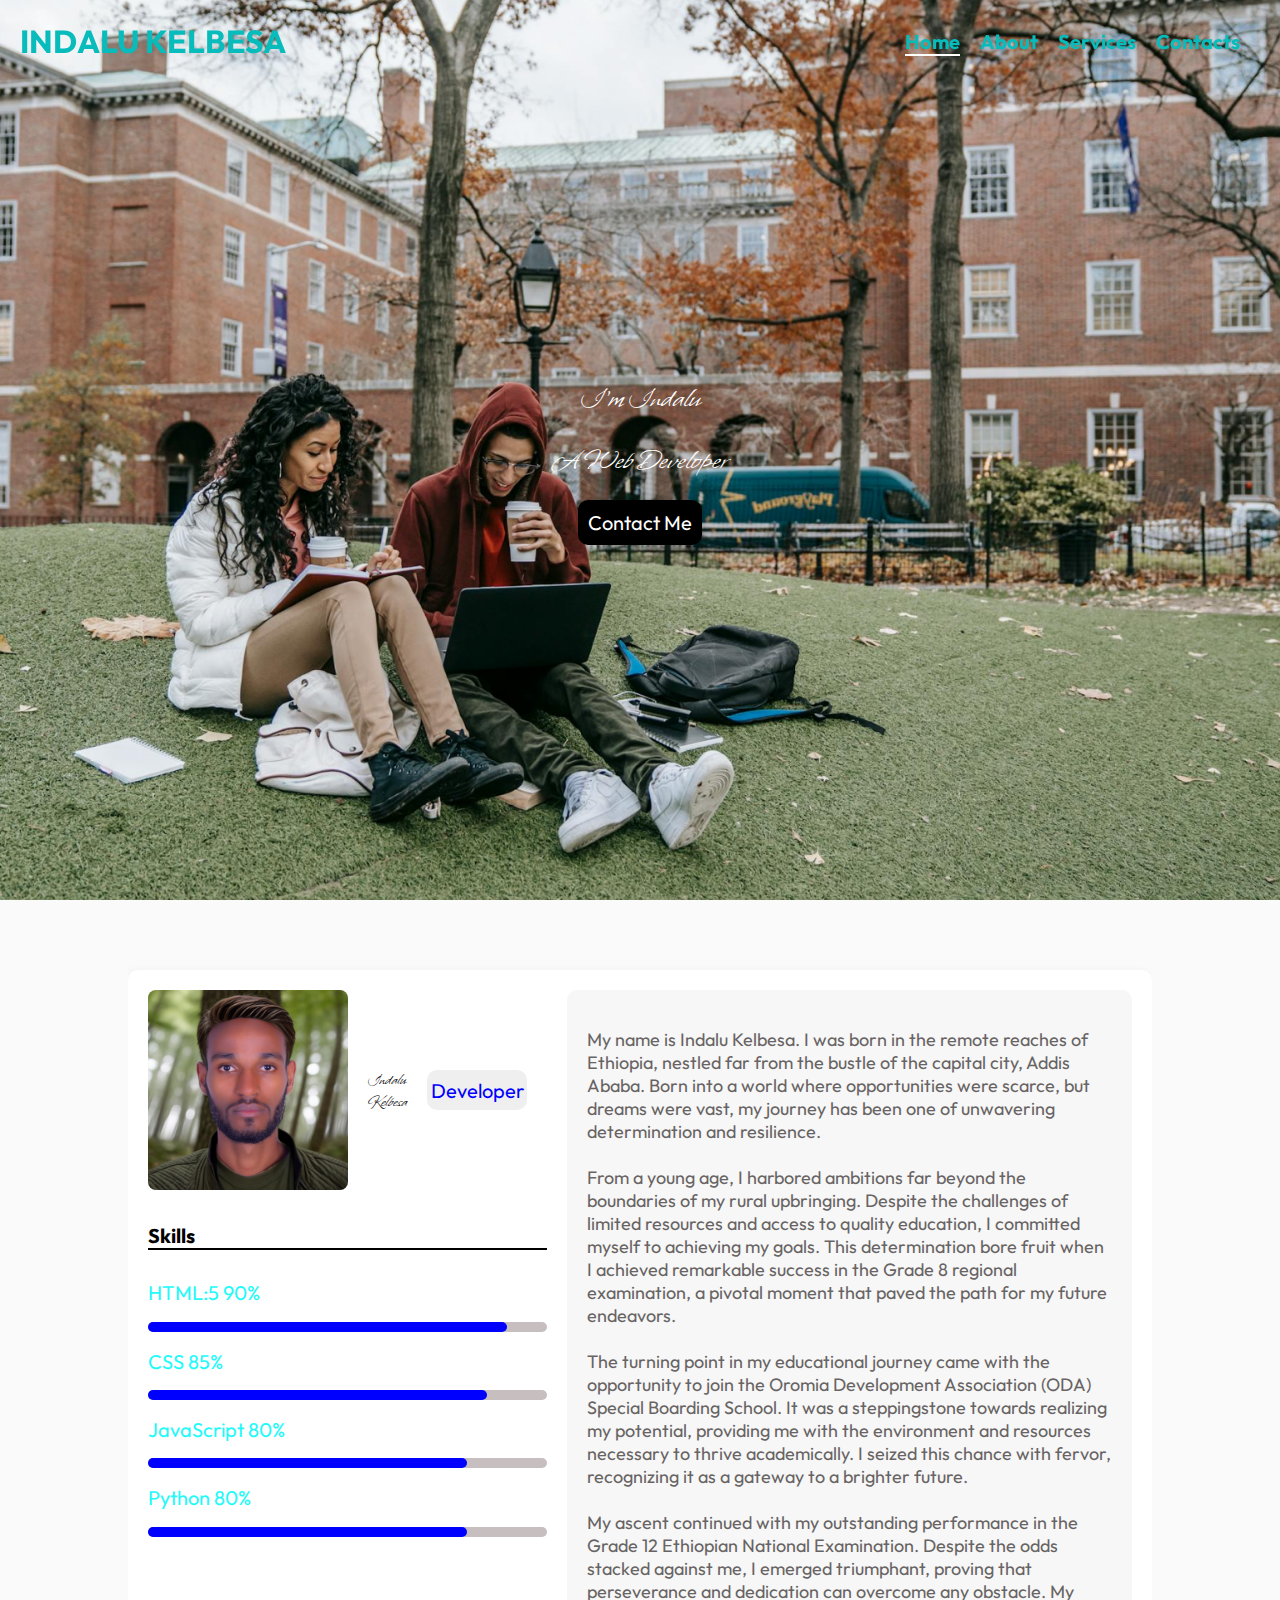
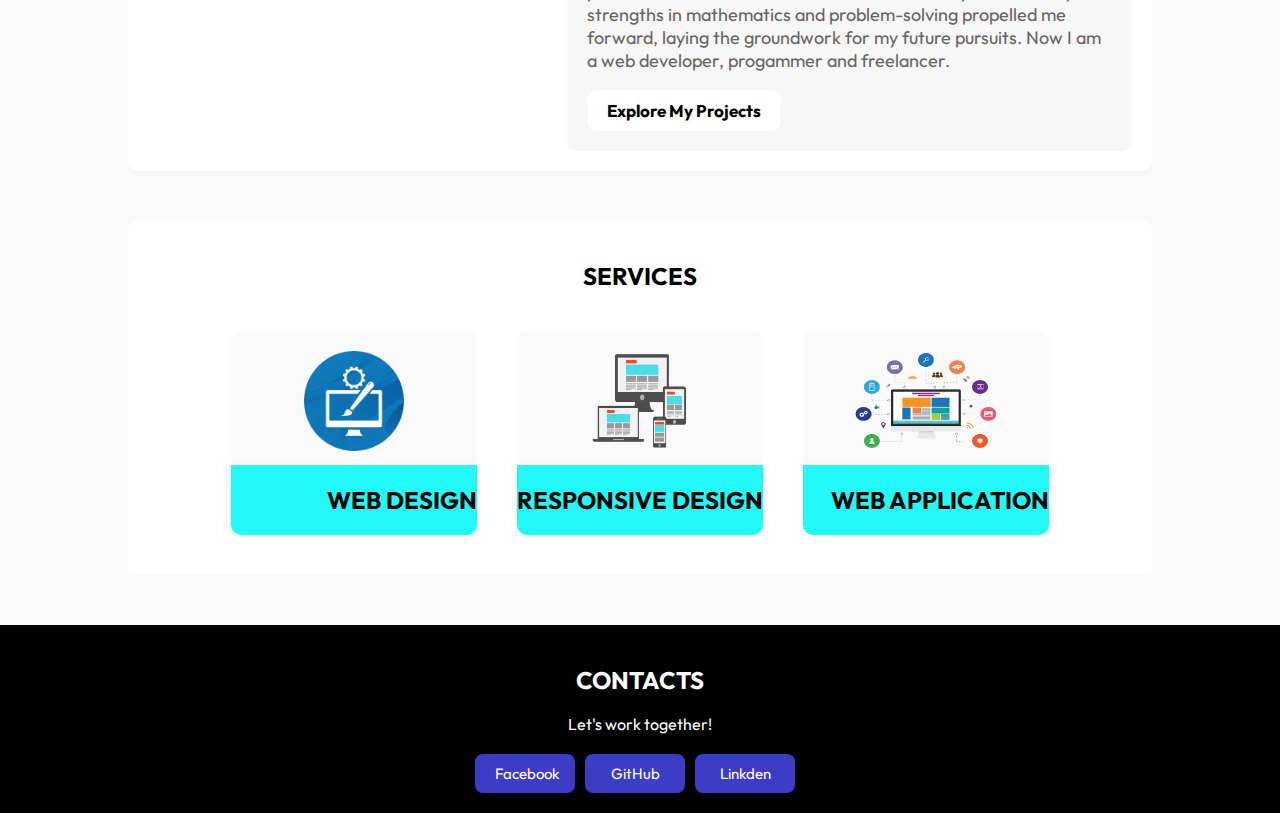
==== commit 88f84e94: "nav background and color updated" ====
--- a/index.html
+++ b/index.html
@@ -37,18 +37,20 @@
     <link rel="stylesheet" href="style.css" />
   </head>
   <body>
-    <nav id="home">
+    <nav id="home" class="section">
       <div class="menu-bar">
         <button id="open-btn"><i class="fa-solid fa-bars"></i></button>
-        <h1 class="whisper-regular">Indalu Kelbesa</h1>
+        <h1>INDALU KELBESA</h1>
       </div>
 
       <div class="links hide-menu" id="link">
         <button id="close-btn">X</button>
-        <li class="menus"><a href="#home">Home</a></li>
-        <li class="menus"><a href="#about-section">About</a></li>
-        <li class="menus"><a href="#services">Services</a></li>
-        <li class="menus"><a href="#contact">Contacts</a></li>
+        <li class="menus"><a href="#home" class="active nav-link">Home</a></li>
+        <li class="menus">
+          <a href="#about-section" class="nav-link">About</a>
+        </li>
+        <li class="menus"><a href="#services" class="nav-link">Services</a></li>
+        <li class="menus"><a href="#contact" class="nav-link">Contacts</a></li>
       </div>
     </nav>
     <div class="hero">
@@ -59,7 +61,7 @@
       </div>
     </div>
     <div class="all-container">
-      <div class="container" id="about-section">
+      <div class="container section" id="about-section">
         <div class="skill-section">
           <div class="about">
             <img src="Indalu.png" alt="" width="200px" height="200px" />
@@ -126,7 +128,7 @@
           <button id="btn-2">Explore My Projects</button>
         </div>
       </div>
-      <div class="services" id="services">
+      <div class="services section" id="services">
         <h2>SERVICES</h2>
         <div class="main-services">
           <div class="design" id="design">
@@ -172,7 +174,7 @@
         </div>
       </div>
     </div>
-    <footer id="contact">
+    <footer id="contact" class="section">
       <h2>CONTACTS</h2>
       <small style="font-size: 16px; margin-bottom: 20px"
         >Let's work together!</small
--- a/style.css
+++ b/style.css
@@ -1,6 +1,7 @@
 * {
   box-sizing: border-box;
   font-family: "Outfit", sans-serif;
+  scroll-behavior: smooth;
 }
 body {
   background-color: #fafafa;
@@ -397,16 +398,18 @@
   color: white;
   justify-content: center;
   align-items: center;
+  padding: 20px;
 }
 footer .contact-section {
   display: flex;
   list-style: none;
 }
 footer .contact-section li a {
+  text-align: center;
   text-decoration: none;
   color: white;
   margin: 0px 10px 0px 0px;
-  font-size: 20px;
+  font-size: 15px;
   background-color: rgb(60, 60, 198);
   display: block;
   width: 100px;
@@ -417,10 +420,21 @@
   transition: all 0.5s;
 }
 .contact-section a:hover {
-  background-color: rgb(132, 132, 227);
-}
-
+  background-color: rgb(104, 104, 245);
+}
+nav {
+  transition: all 0.5s;
+  background: transparent;
+  color: #08bcbc;
+}
 @media (min-width: 648px) {
+  .links li a{
+    color: #08bcbc;
+  }
+  .hero {
+    margin-top: 0;
+    height: 100vh;
+  }
   #open-btn,
   #close-btn {
     display: none;
@@ -429,7 +443,7 @@
 @media (max-width: 678px) {
   nav {
     padding: 0%;
-    height: 50px;
+    height: 10px;
     padding: 0;
     margin: 0;
     position: relative;
@@ -439,19 +453,20 @@
   .menu-bar {
     cursor: pointer;
     position: absolute;
-    top: 8px;
+    top: 0px;
     left: 20px;
     border: none;
+    padding: 0;
     /*  background-color: white; */
     font-size: 20px;
   }
   #open-btn {
     cursor: pointer;
-    top: 10px;
+    top: 0px;
     left: 20px;
     border: none;
     background-color: white;
-    font-size: 30px;
+    font-size: 20px;
   }
   .links {
     transition: transform 0.75s;
@@ -460,6 +475,7 @@
     width: 100%;
     margin: auto;
     height: 100vh;
+    padding-top: 30px;
   }
   .hide-menu {
     transform: translateY(-100%);
@@ -474,10 +490,17 @@
     cursor: pointer;
     font-size: 20px;
   }
-  #contact li a{
+  #contact li a {
     font-size: 15px;
   }
   #contact li {
     text-align: center;
   }
-}
+  footer {
+    padding: 30px;
+  }
+}
+/* addition of active class */
+.active {
+  border-bottom: 2px solid white;
+}
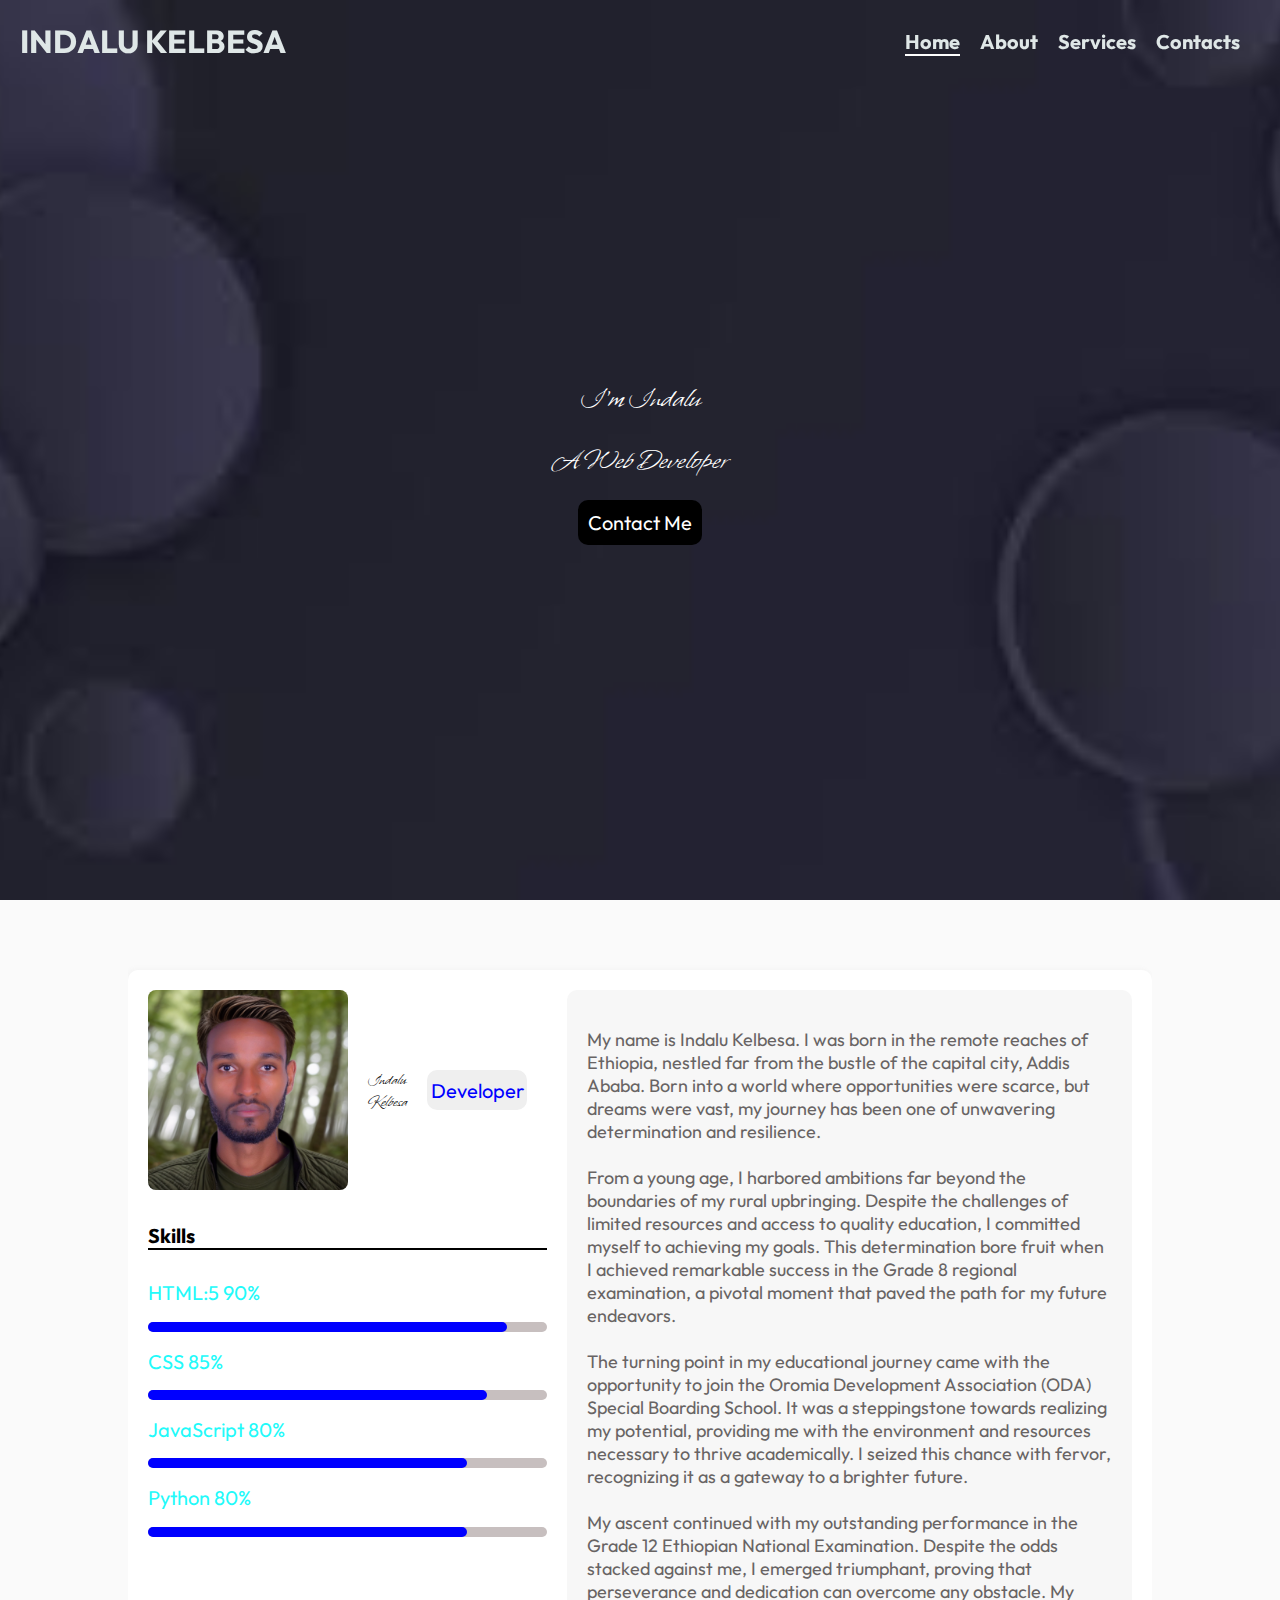
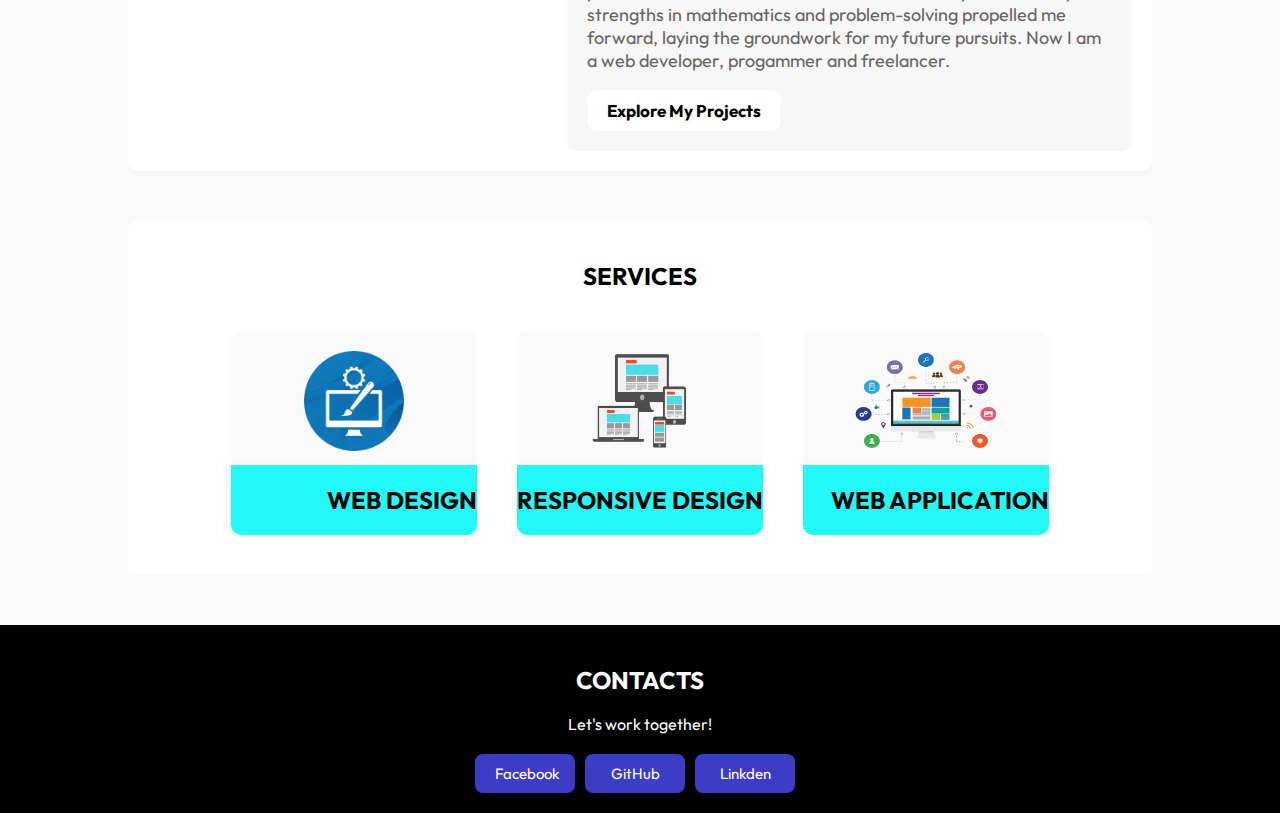
==== commit fab0a36c: "dynamic background effect added to hero section" ====
--- a/index.html
+++ b/index.html
@@ -53,7 +53,7 @@
         <li class="menus"><a href="#contact" class="nav-link">Contacts</a></li>
       </div>
     </nav>
-    <div class="hero">
+    <div class="hero" id="hero">
       <h2 class="whisper-regular">I'm Indalu</h2>
       <small class="whisper-regular">A Web Developer</small>
       <div class="contact-button">
--- a/style.css
+++ b/style.css
@@ -181,7 +181,8 @@
 .hero {
   width: 100%;
   min-height: 400px;
-  background-image: url("./hero.png");
+  transition: all 0.6s;
+  /* background-image: url("https://i.pinimg.com/originals/01/30/93/0130936b2eea1b178b041251c974c013.jpg"); */
   filter: blur(opx);
   background-repeat: no-repeat;
   background-size: cover;
@@ -425,11 +426,11 @@
 nav {
   transition: all 0.5s;
   background: transparent;
-  color: #08bcbc;
+  color: #dfe7e7;
 }
 @media (min-width: 648px) {
-  .links li a{
-    color: #08bcbc;
+  .links li a {
+    color: #dfe7e7;
   }
   .hero {
     margin-top: 0;
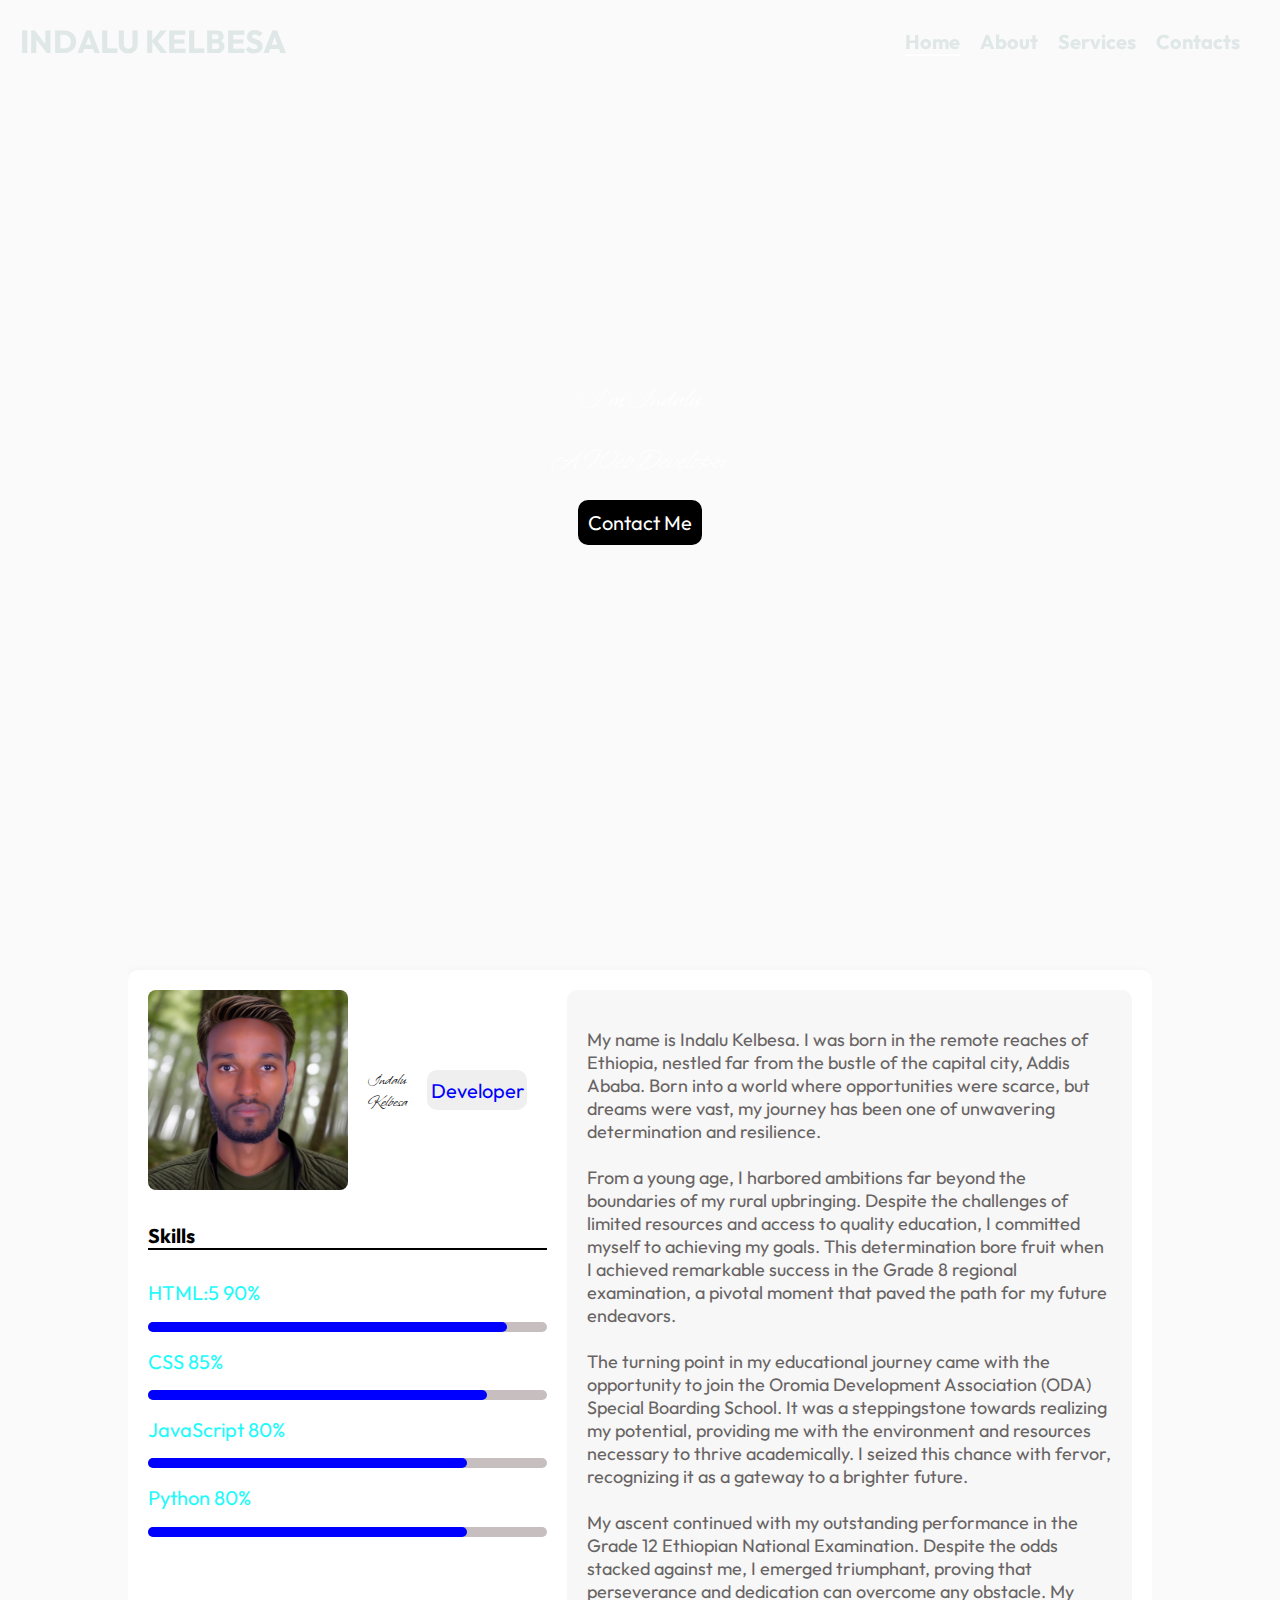
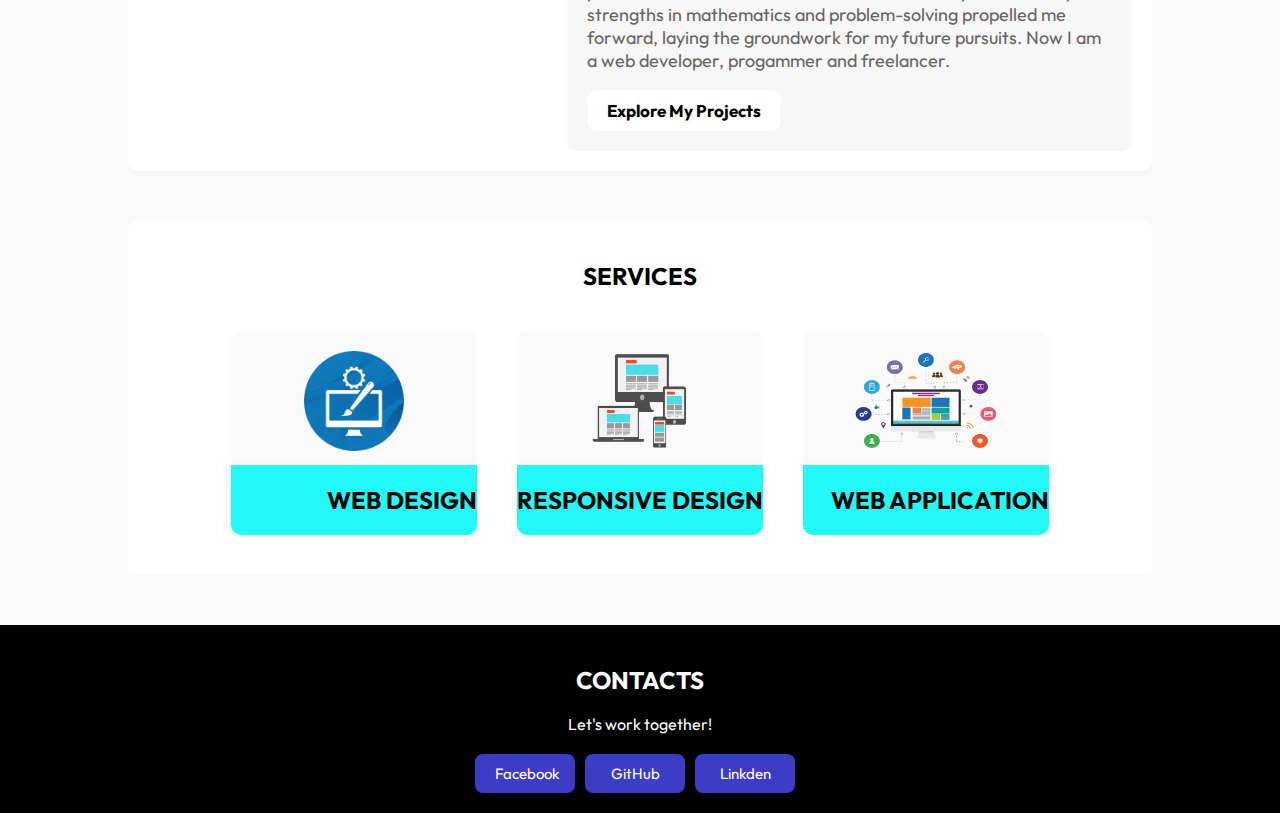
==== commit efae61e6: "loading effect added" ====
--- a/index.html
+++ b/index.html
@@ -37,6 +37,9 @@
     <link rel="stylesheet" href="style.css" />
   </head>
   <body>
+    <div class="loading" id="loader">
+
+    </div>
     <nav id="home" class="section">
       <div class="menu-bar">
         <button id="open-btn"><i class="fa-solid fa-bars"></i></button>
--- a/style.css
+++ b/style.css
@@ -181,8 +181,7 @@
 .hero {
   width: 100%;
   min-height: 400px;
-  transition: all 0.6s;
-  /* background-image: url("https://i.pinimg.com/originals/01/30/93/0130936b2eea1b178b041251c974c013.jpg"); */
+  transition: background-image 1s;
   filter: blur(opx);
   background-repeat: no-repeat;
   background-size: cover;
@@ -505,3 +504,32 @@
 .active {
   border-bottom: 2px solid white;
 }
+/* fade in and fadeou effect on hero background */
+
+.hero {
+  opacity: 1;
+  animation: fade 5s linear infinite;
+}
+
+@keyframes fade {
+  0% {
+    opacity: 0;
+  }
+  100% {
+    opacity: 4;
+  }
+  50% {
+    opacity: 0.5;
+  }
+}
+/* loading effect on body  */
+.loading {
+  position: absolute;
+  width: 100%;
+  height: 100vh;
+  background-color: rgb(6, 6, 6);
+  z-index: 1000000;
+  background-image: url("./MyLoader.gif");
+  background-repeat: no-repeat;
+  background-position: center;
+}
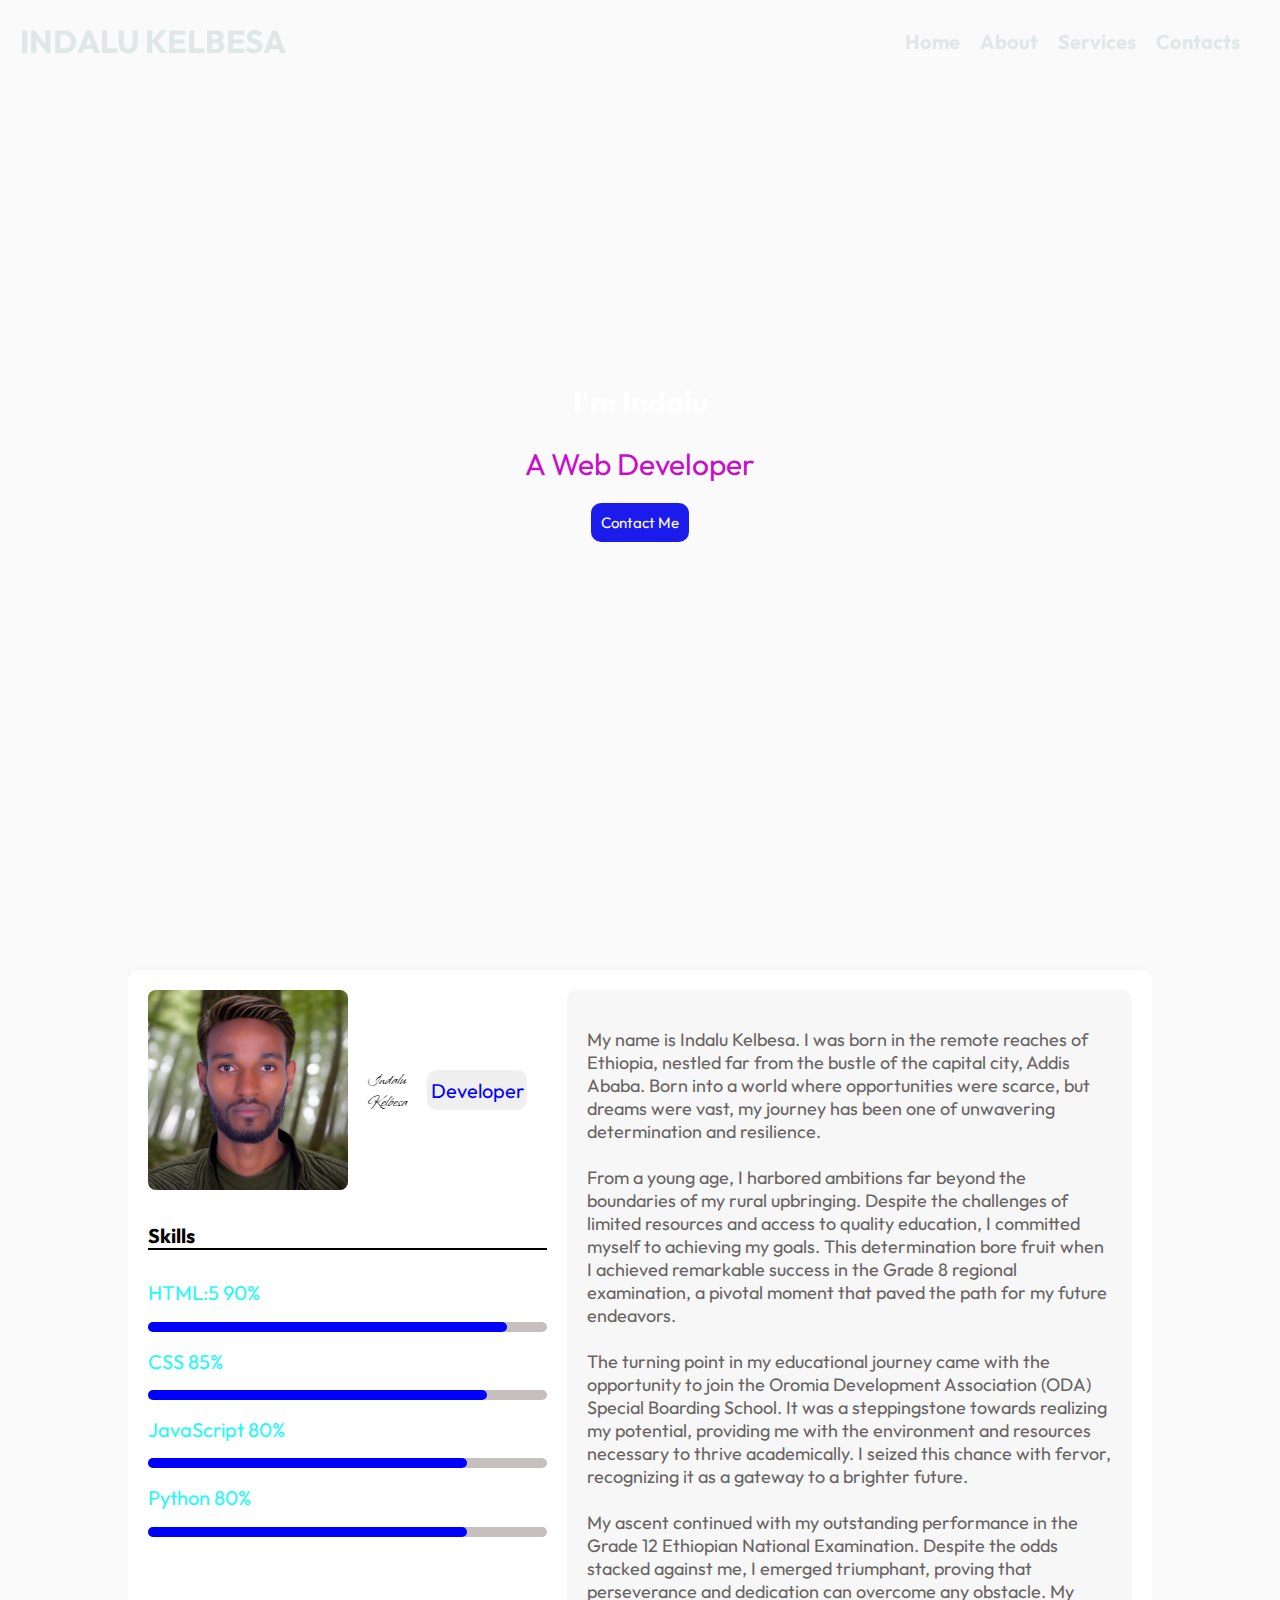
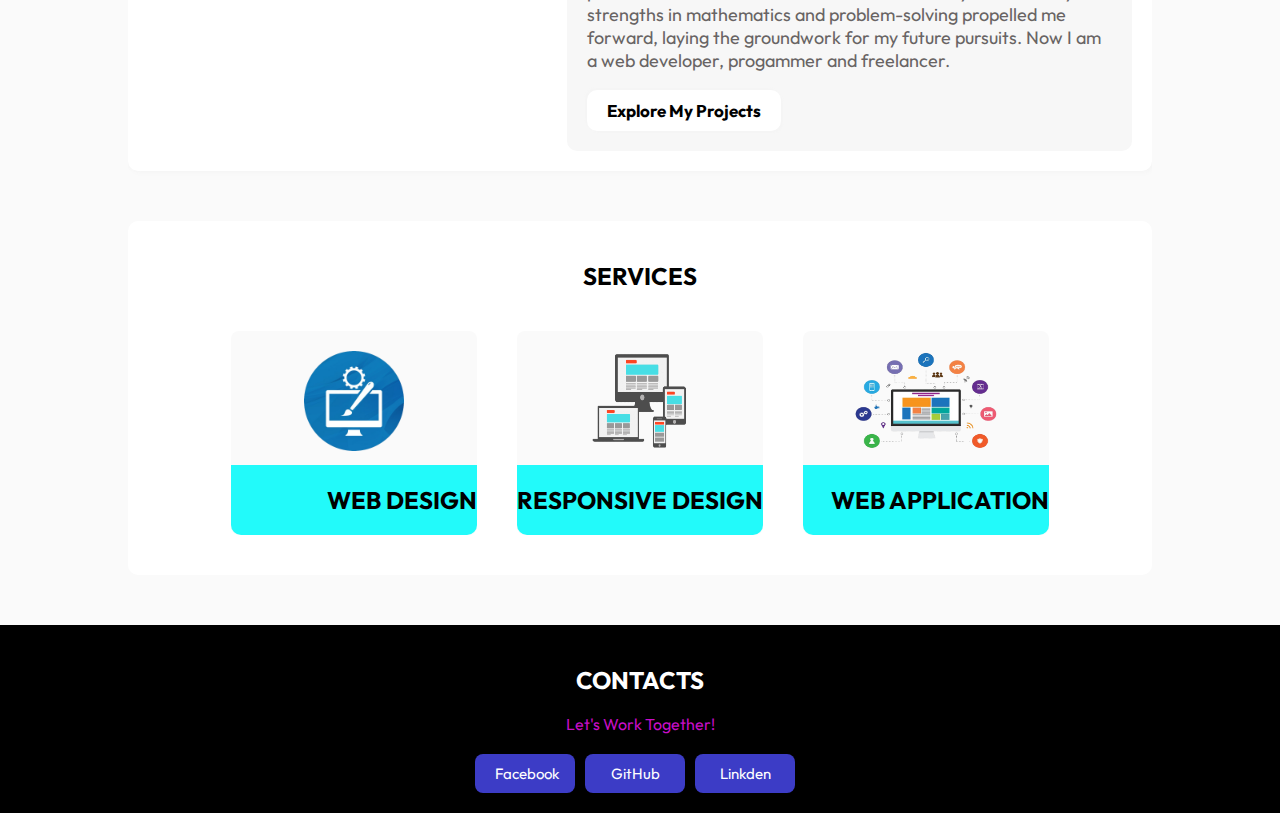
==== commit 41c12caf: "contact-btn and nav-links hover effect updated" ====
--- a/index.html
+++ b/index.html
@@ -37,9 +37,7 @@
     <link rel="stylesheet" href="style.css" />
   </head>
   <body>
-    <div class="loading" id="loader">
-
-    </div>
+    <div class="loading" id="loader"></div>
     <nav id="home" class="section">
       <div class="menu-bar">
         <button id="open-btn"><i class="fa-solid fa-bars"></i></button>
@@ -57,10 +55,10 @@
       </div>
     </nav>
     <div class="hero" id="hero">
-      <h2 class="whisper-regular">I'm Indalu</h2>
-      <small class="whisper-regular">A Web Developer</small>
+      <h2>I'm Indalu</h2>
+      <small>A Web Developer</small>
       <div class="contact-button">
-        <button id="contact-btn">Contact Me</button>
+        <button id="contact-btn"><a  href="#contact" >Contact Me</a></button>
       </div>
     </div>
     <div class="all-container">
--- a/style.css
+++ b/style.css
@@ -173,21 +173,23 @@
   transition: all 0.5s;
 }
 .links li a:hover {
-  border-bottom: 2px solid white;
-  padding: 8px;
+  /* border-bottom: 2px solid white; */
+  transform: scale(1.2);
   border-radius: 6px;
-  background-color: red;
+  color: rgb(241, 121, 121);
+  /* background-color: red; */
 }
 .hero {
   width: 100%;
   min-height: 400px;
+  background-image: url("https://img95.lovepik.com/photo/40110/2065.gif_wh860.gif");
   transition: background-image 1s;
-  filter: blur(opx);
+  /* filter: blur(opx); */
   background-repeat: no-repeat;
   background-size: cover;
   background-position: center;
   background-origin: border-box;
-  backface-visibility: visible;
+  /* backface-visibility: visible; */
   background-attachment: fixed;
   z-index: 9;
   margin-top: 65px;
@@ -198,17 +200,31 @@
 }
 .hero h2,
 small {
+  text-transform: capitalize;
+  font-family: "outfit";
   font-size: 30px;
   color: white;
 }
+small {
+  color: rgb(201, 14, 201);
+}
 #contact-btn {
-  font-size: 20px;
+  font-size: 15px;
   padding: 10px;
-  background-color: black;
+  background-color: rgb(27, 27, 236);
   border: none;
   border-radius: 10px;
   color: white;
   cursor: pointer;
+  transition: all 0.5s;
+}
+#contact-btn a {
+  text-decoration: none;
+  color: white;
+}
+#contact-btn:hover {
+  background-color: rgb(85, 85, 241);
+  font-size: 13px;
 }
 .contact-button {
   margin-top: 20px;
@@ -506,12 +522,12 @@
 }
 /* fade in and fadeou effect on hero background */
 
-.hero {
+/* .hero {
   opacity: 1;
   animation: fade 5s linear infinite;
-}
+} */
 
-@keyframes fade {
+/* @keyframes fade {
   0% {
     opacity: 0;
   }
@@ -521,7 +537,7 @@
   50% {
     opacity: 0.5;
   }
-}
+} */
 /* loading effect on body  */
 .loading {
   position: absolute;
